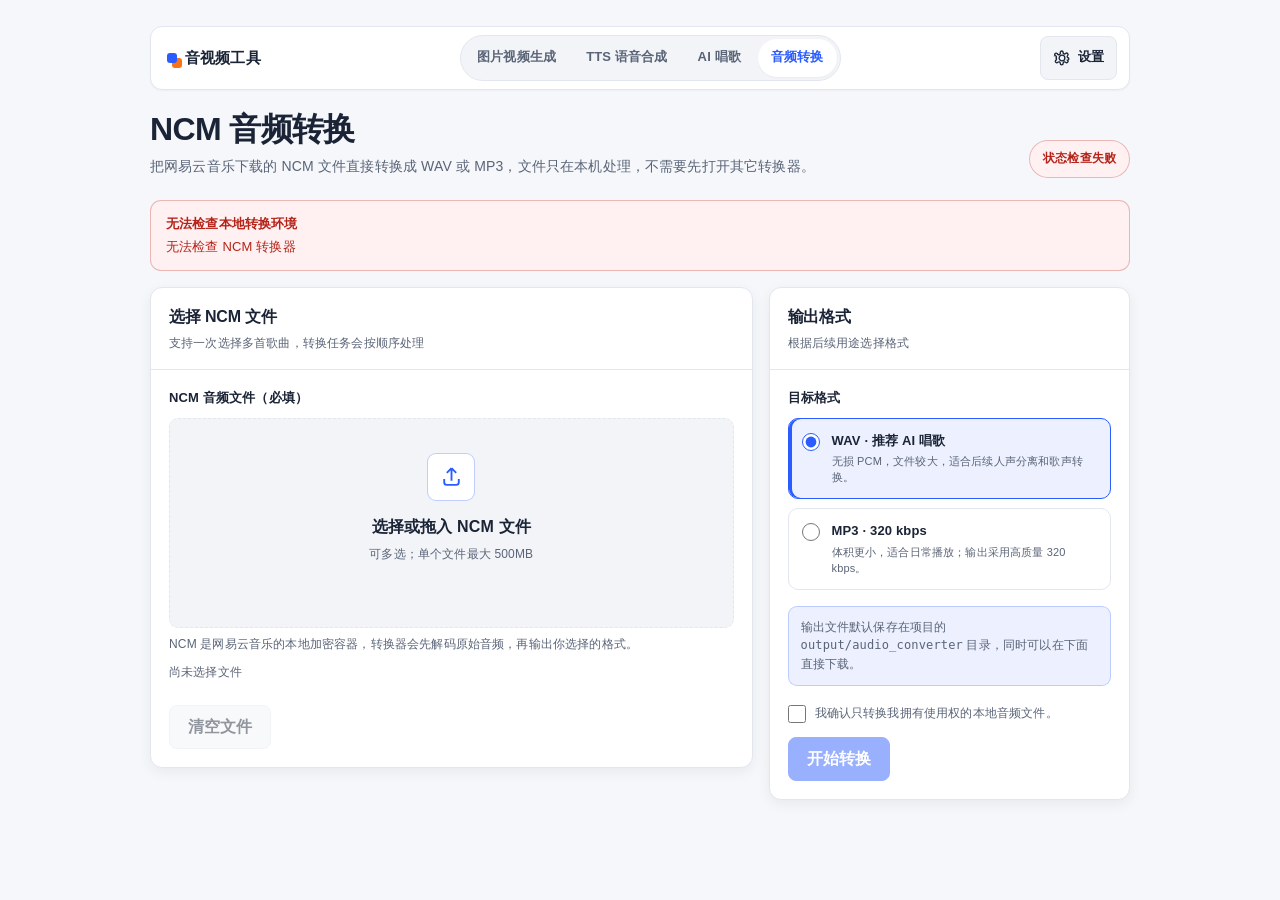
==== static/audio_converter.html @ e21a3d94 "chore: snapshot local WIP (NCM converter, singing voice, meeting audio scripts)" ====
<!DOCTYPE html>
<html lang="zh-CN">
<head>
    <meta charset="UTF-8">
    <meta name="viewport" content="width=device-width, initial-scale=1.0">
    <title>NCM 音频转换 - 音视频工具</title>
    <script>
        (function () {
            const key = 'toolbox-color-theme';
            let saved = null;
            try { saved = localStorage.getItem(key); } catch (e) {}
            const preferred = window.matchMedia && window.matchMedia('(prefers-color-scheme: dark)').matches ? 'dark' : 'light';
            document.documentElement.dataset.theme = saved === 'dark' || saved === 'light' ? saved : preferred;
        }());
    </script>
    <style>
        * { box-sizing: border-box; margin: 0; padding: 0; }
        :root {
            --bg: #f5f7fb;
            --panel: #ffffff;
            --soft: #f2f4f8;
            --line: #e2e7ef;
            --text: #1b2436;
            --muted: #5a6477;
            --accent: #2b5cff;
            --accent-dark: #1e47d6;
            --accent-soft: #eaf1ff;
            --accent-rgb: 43, 92, 255;
            --focus-ring: rgba(43, 92, 255, .18);
            --on-accent: #ffffff;
            --success: #15803d;
            --success-soft: #ecfdf3;
            --warning: #92400e;
            --warning-soft: #fff7e8;
            --danger: #b42318;
            --danger-soft: #fff1f2;
            --shadow-sm: 0 1px 2px rgba(15, 20, 25, .04);
            --shadow: 0 4px 14px rgba(15, 20, 25, .06);
            --radius: 12px;
            --radius-sm: 8px;
            --radius-pill: 999px;
            --brand-warm: #f97316;
        }
        html[data-theme="dark"] {
            color-scheme: dark;
            --bg: #090e1a;
            --panel: #111827;
            --soft: #182235;
            --line: #28364d;
            --text: #edf2ff;
            --muted: #9ba9bf;
            --accent: #7c9cff;
            --accent-dark: #a9bcff;
            --accent-soft: #1a2948;
            --accent-rgb: 124, 156, 255;
            --focus-ring: rgba(124, 156, 255, .28);
            --on-accent: #081225;
            --success: #4ade80;
            --success-soft: #123322;
            --warning: #fbbf24;
            --warning-soft: #3a2a12;
            --danger: #fb7185;
            --danger-soft: #351a22;
            --shadow-sm: 0 1px 2px rgba(0, 0, 0, .18);
            --shadow: 0 4px 14px rgba(0, 0, 0, .18);
            --brand-warm: #fb923c;
        }
        html { color-scheme: light; }
        body {
            min-height: 100vh;
            padding: clamp(16px, 2vw, 28px);
            background: var(--bg);
            color: var(--text);
            font-family: "Source Han Sans CN", "PingFang SC", "Microsoft YaHei", "Segoe UI", sans-serif;
            line-height: 1.6;
            letter-spacing: .01em;
            -webkit-font-smoothing: antialiased;
            text-rendering: optimizeLegibility;
        }
        button, input, select { font: inherit; }
        fieldset { min-inline-size: 0; margin: 0; padding: 0; border: 0; }
        a { color: var(--accent-dark); }
        .app { max-width: 980px; margin: 0 auto; }
        .sr-only {
            position: absolute; width: 1px; height: 1px; padding: 0; margin: -1px;
            overflow: hidden; clip: rect(0, 0, 0, 0); white-space: nowrap; border: 0;
        }
        :is(button, a, input, select, [role="button"]):focus-visible {
            outline: 3px solid var(--focus-ring); outline-offset: 3px;
        }
        .mainnav {
            position: sticky; top: 12px; z-index: 20;
            display: flex; align-items: center; justify-content: space-between; gap: 16px;
            min-height: 60px; margin-bottom: 20px; padding: 8px 12px 8px 16px;
            background: var(--panel); border: 1px solid var(--line); border-radius: var(--radius);
            box-shadow: var(--shadow-sm);
        }
        .nav-brand {
            display: inline-flex; align-items: center; gap: 8px; color: var(--text);
            font-size: 15px; font-weight: 800; text-decoration: none; white-space: nowrap;
        }
        .nav-brand::before {
            content: ""; width: 10px; height: 10px; flex: 0 0 auto; border-radius: 3px;
            background: var(--accent); box-shadow: 5px 5px 0 var(--brand-warm);
        }
        .nav-links {
            display: flex; gap: 4px; padding: 3px; background: var(--soft);
            border: 1px solid var(--line); border-radius: var(--radius-pill);
        }
        .nav-link {
            display: inline-flex; align-items: center; min-height: 38px; padding: 7px 13px;
            border-radius: var(--radius-pill); color: var(--muted); font-size: 13px;
            font-weight: 700; text-decoration: none; white-space: nowrap;
            transition: color .18s ease, background .18s ease, box-shadow .18s ease;
        }
        .nav-link:hover { color: var(--text); }
        .nav-link.active { background: var(--panel); color: var(--accent-dark); box-shadow: var(--shadow-sm); }
        .settings-toggle {
            display: inline-flex; align-items: center; justify-content: center; gap: 7px;
            min-width: 76px; min-height: 44px; padding: 0 12px; border: 1px solid var(--line);
            border-radius: var(--radius-sm); background: var(--soft); color: var(--text);
            cursor: pointer; font-size: 13px; font-weight: 800;
            transition: background .18s ease, border-color .18s ease, box-shadow .18s ease;
        }
        .settings-toggle:hover, .settings-toggle[aria-expanded="true"] {
            border-color: var(--accent); background: var(--accent-soft); color: var(--accent-dark);
        }
        .settings-toggle svg { width: 18px; height: 18px; }
        .settings-popover {
            position: absolute; top: calc(100% + 10px); right: 0; z-index: 60;
            width: min(320px, calc(100vw - 32px)); padding: 16px; border: 1px solid var(--line);
            border-radius: 11px; background: var(--panel); box-shadow: 0 14px 34px rgba(15, 20, 25, .16);
        }
        .settings-popover[hidden] { display: none; }
        .settings-head { display: flex; align-items: flex-start; justify-content: space-between; gap: 14px; padding-bottom: 13px; border-bottom: 1px solid var(--line); }
        .settings-title { color: var(--text); font-size: 15px; font-weight: 800; }
        .settings-subtitle { margin-top: 3px; color: var(--muted); font-size: 11px; line-height: 1.45; }
        .settings-close { display: inline-grid; place-items: center; width: 36px; height: 36px; border: 1px solid var(--line); border-radius: 8px; background: var(--soft); color: var(--muted); cursor: pointer; }
        .settings-close svg { width: 17px; height: 17px; }
        .settings-section { padding-top: 15px; }
        .settings-section-title { margin-bottom: 10px; color: var(--text); font-size: 12px; font-weight: 800; }
        .theme-mode-options { display: grid; grid-template-columns: 1fr 1fr; gap: 8px; }
        .theme-mode-option, .theme-swatch {
            display: flex; align-items: center; gap: 8px; min-height: 44px; padding: 0 10px;
            border: 1px solid var(--line); border-radius: 8px; background: var(--panel); color: var(--muted);
            cursor: pointer; font-size: 12px; font-weight: 700;
        }
        .theme-mode-option:hover, .theme-swatch:hover, .theme-mode-option:has(input:checked), .theme-swatch[aria-pressed="true"] { border-color: var(--accent); background: var(--accent-soft); color: var(--accent-dark); }
        .theme-mode-option input { width: 16px; height: 16px; accent-color: var(--accent); }
        .theme-presets { display: grid; grid-template-columns: repeat(4, 1fr); gap: 7px; }
        .theme-swatch { justify-content: center; min-height: 38px; padding: 0 5px; font-size: 11px; }
        .theme-swatch-dot { width: 12px; height: 12px; flex: 0 0 auto; border-radius: 50%; background: var(--swatch); box-shadow: inset 0 0 0 1px rgba(0,0,0,.12); }
        .settings-note { margin-top: 11px; color: var(--muted); font-size: 11px; }

        .hero { display: flex; align-items: flex-end; justify-content: space-between; gap: 24px; margin-bottom: 22px; }
        h1 { font-size: clamp(24px, 2.6vw, 32px); line-height: 1.2; letter-spacing: -.02em; font-weight: 800; }
        .hero p { max-width: 700px; margin-top: 8px; color: var(--muted); font-size: 14px; line-height: 1.55; }
        .status-badge { flex: 0 0 auto; padding: 8px 13px; border: 1px solid var(--line); border-radius: var(--radius-pill); background: var(--soft); color: var(--muted); font-size: 12px; font-weight: 800; }
        .status-badge.ready { border-color: rgba(var(--accent-rgb), .35); background: var(--accent-soft); color: var(--accent-dark); }
        .status-badge.error { border-color: rgba(180, 35, 24, .28); background: var(--danger-soft); color: var(--danger); }
        .notice { margin-bottom: 16px; padding: 13px 15px; border: 1px solid var(--line); border-radius: 11px; background: var(--panel); color: var(--muted); font-size: 13px; line-height: 1.55; }
        .notice strong { display: block; margin-bottom: 3px; color: var(--text); }
        .notice.error { border-color: rgba(180, 35, 24, .28); background: var(--danger-soft); color: var(--danger); }
        .notice.error strong { color: var(--danger); }
        .notice a { font-weight: 800; }
        .workspace { display: grid; grid-template-columns: minmax(0, 1.25fr) minmax(260px, .75fr); gap: 16px; align-items: start; }
        .panel { overflow: hidden; margin-bottom: 16px; border: 1px solid var(--line); border-radius: var(--radius); background: var(--panel); box-shadow: var(--shadow); }
        .panel-head { display: flex; align-items: flex-start; justify-content: space-between; gap: 12px; padding: 16px 18px; border-bottom: 1px solid var(--line); }
        .panel-title { font-size: 16px; font-weight: 800; letter-spacing: -.01em; }
        .panel-subtitle { margin-top: 4px; color: var(--muted); font-size: 12px; }
        .panel-body { padding: 18px; }
        .field-label { display: block; margin-bottom: 9px; color: var(--text); font-size: 13px; font-weight: 800; }
        .hint { margin-top: 7px; color: var(--muted); font-size: 12px; line-height: 1.55; }
        .dropzone {
            display: block; min-height: 210px; padding: 34px 20px; border: 1.5px dashed var(--line);
            border-radius: 9px; background: var(--soft); color: var(--muted); text-align: center; cursor: pointer;
            transition: border-color .18s ease, background .18s ease, box-shadow .18s ease;
        }
        .dropzone:hover, .dropzone.dragover { border-color: var(--accent); background: var(--accent-soft); box-shadow: 0 0 0 4px var(--focus-ring); }
        .drop-icon { display: grid; place-items: center; width: 48px; height: 48px; margin: 0 auto 13px; border: 1px solid rgba(var(--accent-rgb), .3); border-radius: 9px; background: var(--panel); color: var(--accent-dark); }
        .drop-icon svg { width: 25px; height: 25px; }
        .dropzone strong { display: block; color: var(--text); font-size: 16px; }
        .dropzone span { display: block; margin-top: 6px; font-size: 12px; }
        .file-list { display: grid; gap: 8px; margin-top: 14px; }
        .file-list:empty { display: none; }
        .file-row { display: grid; grid-template-columns: minmax(0, 1fr) auto; gap: 10px; align-items: center; min-height: 54px; padding: 9px 11px; border: 1px solid var(--line); border-radius: 9px; background: var(--soft); }
        .file-copy { min-width: 0; }
        .file-name { overflow-wrap: anywhere; color: var(--text); font-size: 13px; font-weight: 700; }
        .file-size { margin-top: 2px; color: var(--muted); font-size: 11px; }
        .remove-file { min-height: 40px; padding: 0 11px; border: 1px solid var(--line); border-radius: 7px; background: var(--panel); color: var(--muted); cursor: pointer; font-size: 12px; font-weight: 700; }
        .remove-file:hover { border-color: var(--danger); color: var(--danger); }
        .file-summary { min-height: 22px; margin-top: 10px; color: var(--muted); font-size: 12px; }
        .format-options { display: grid; gap: 9px; }
        .format-option { display: grid; grid-template-columns: 20px minmax(0, 1fr); gap: 10px; align-items: start; min-height: 70px; padding: 12px 13px; border: 1px solid var(--line); border-radius: 10px; background: var(--panel); cursor: pointer; transition: border-color .18s ease, background .18s ease; }
        .format-option:hover { border-color: var(--accent); }
        .format-option:has(input:checked) { border-color: var(--accent); background: var(--accent-soft); box-shadow: inset 3px 0 0 var(--accent); }
        .format-option input { width: 18px; height: 18px; margin-top: 2px; accent-color: var(--accent); }
        .format-option strong { display: block; color: var(--text); font-size: 13px; }
        .format-option small { display: block; margin-top: 3px; color: var(--muted); font-size: 11px; line-height: 1.45; }
        .local-note { margin-top: 16px; padding: 11px 12px; border: 1px solid rgba(var(--accent-rgb), .24); border-radius: 9px; background: var(--accent-soft); color: var(--muted); font-size: 12px; line-height: 1.55; }
        .consent { display: flex; align-items: flex-start; gap: 9px; margin-top: 18px; color: var(--muted); font-size: 12px; }
        .consent input { width: 18px; height: 18px; flex: 0 0 auto; margin-top: 1px; accent-color: var(--accent); }
        .consent + button.primary { margin-top: 14px; }
        .actions { display: flex; gap: 10px; flex-wrap: wrap; margin-top: 20px; }
        button.primary, button.secondary, .download-link { display: inline-flex; align-items: center; justify-content: center; min-height: 44px; padding: 0 18px; border-radius: 8px; font-weight: 800; cursor: pointer; text-decoration: none; transition: background .18s ease, border-color .18s ease, color .18s ease, box-shadow .18s ease, transform .18s ease; }
        button.primary { border: 1px solid var(--accent); background: var(--accent); color: var(--on-accent); }
        button.primary:hover:not(:disabled) { border-color: var(--accent-dark); background: var(--accent-dark); }
        button.secondary { border: 1px solid var(--line); background: var(--soft); color: var(--text); }
        button.secondary:hover:not(:disabled) { border-color: var(--accent); background: var(--panel); color: var(--accent-dark); }
        button:disabled { cursor: not-allowed; opacity: .48; box-shadow: none; transform: none; }
        .error-box, .success-box { display: none; margin-top: 14px; padding: 12px 14px; border-radius: 10px; font-size: 13px; }
        .error-box { background: var(--danger-soft); color: var(--danger); }
        .success-box { background: var(--success-soft); color: var(--success); }
        .error-box.active, .success-box.active { display: block; }
        .progress-card { display: none; margin-bottom: 16px; padding: 15px; border: 1px solid var(--line); border-radius: 11px; background: var(--panel); box-shadow: var(--shadow); }
        .progress-card.active { display: block; }
        .progress-top { display: flex; align-items: center; gap: 10px; margin-bottom: 11px; }
        .spinner { display: none; width: 25px; height: 25px; flex: 0 0 auto; border: 3px solid var(--line); border-top-color: var(--accent); border-right-color: rgba(var(--accent-rgb), .34); border-radius: 50%; animation: converter-spinner .72s linear infinite; transform-origin: 50% 50%; will-change: transform; }
        .spinner.active { display: inline-block; }
        @keyframes converter-spinner { to { transform: rotate(360deg); } }
        .progress-title { font-size: 13px; font-weight: 800; }
        .progress-sub { margin-top: 2px; color: var(--muted); font-size: 12px; font-variant-numeric: tabular-nums; }
        .bar { height: 8px; overflow: hidden; margin-bottom: 8px; border-radius: 4px; background: var(--line); }
        .bar-fill { width: 0; height: 100%; background: var(--accent); transition: width .25s ease; }
        .progress-card.indeterminate .bar-fill { background-image: linear-gradient(90deg, var(--accent) 0%, var(--accent) 34%, var(--accent-dark) 50%, var(--accent) 66%, var(--accent) 100%); background-size: 220% 100%; animation: progress-flow 1.15s linear infinite; }
        @keyframes progress-flow { from { background-position: 100% 0; } to { background-position: -120% 0; } }
        .progress-message { color: var(--muted); font-size: 12px; }
        .result-panel { display: none; }
        .result-panel.active { display: block; }
        .result-summary { color: var(--muted); font-size: 12px; }
        .result-list { display: grid; gap: 10px; }
        .result-item { padding: 13px; border: 1px solid var(--line); border-radius: 10px; background: var(--soft); }
        .result-item.failed { border-color: rgba(180, 35, 24, .26); background: var(--danger-soft); }
        .result-head { display: flex; justify-content: space-between; gap: 12px; align-items: flex-start; }
        .result-title { overflow-wrap: anywhere; color: var(--text); font-size: 13px; font-weight: 800; }
        .result-meta { margin-top: 3px; color: var(--muted); font-size: 11px; overflow-wrap: anywhere; }
        .result-error { margin-top: 5px; color: var(--danger); font-size: 12px; }
        .result-item audio { width: 100%; height: 38px; margin-top: 9px; }
        .download-link { margin-top: 10px; border: 1px solid var(--accent); background: var(--accent); color: var(--on-accent); }
        .download-link:hover { border-color: var(--accent-dark); background: var(--accent-dark); }
        .archive-link { margin-top: 13px; }
        .empty { padding: 13px; border: 1px dashed var(--line); border-radius: 10px; color: var(--muted); font-size: 12px; }
        @media (max-width: 820px) { .workspace { grid-template-columns: 1fr; } }
        @media (max-width: 650px) {
            body { padding: 14px; }
            .mainnav { top: 8px; margin-bottom: 22px; padding: 10px 12px; flex-wrap: wrap; }
            .nav-links { order: 3; width: 100%; justify-content: center; overflow-x: auto; border-radius: 11px; }
            .nav-link { flex: 1 0 auto; justify-content: center; padding-inline: 10px; }
            .settings-toggle { margin-left: auto; }
            .settings-popover { position: fixed; top: 72px; right: 14px; left: 14px; width: auto; max-height: calc(100vh - 86px); overflow: auto; }
            .hero { align-items: flex-start; flex-direction: column; gap: 12px; }
            .status-badge { align-self: flex-start; }
            .panel-head, .panel-body { padding: 16px; }
            .actions { display: grid; grid-template-columns: 1fr 1fr; }
            .actions > * { min-width: 0; padding-inline: 10px; }
        }
        @media (max-width: 390px) {
            body { padding: 10px; }
            .nav-link { font-size: 12px; padding-inline: 8px; }
            .dropzone { min-height: 185px; padding-inline: 14px; }
            .actions { grid-template-columns: 1fr; }
            .theme-presets { grid-template-columns: repeat(2, 1fr); }
        }
        @media (prefers-reduced-motion: reduce) {
            *, *::before, *::after { scroll-behavior: auto !important; transition-duration: .01ms !important; animation-duration: .01ms !important; animation-iteration-count: 1 !important; }
            /* The spinner is essential progress feedback; keep it slow and continuous. */
            .spinner { animation: converter-spinner 1.2s linear infinite !important; }
        }
    </style>
</head>
<body>
    <main class="app" id="mainContent" tabindex="-1">
        <nav class="mainnav" aria-label="主导航">
            <a class="nav-brand" href="/">音视频工具</a>
            <div class="nav-links">
                <a class="nav-link" href="/">图片视频生成</a>
                <a class="nav-link" href="/tts">TTS 语音合成</a>
                <a class="nav-link" href="/singing">AI 唱歌</a>
                <a class="nav-link active" href="/audio-converter" aria-current="page">音频转换</a>
            </div>
            <button class="settings-toggle" id="settingsToggle" type="button" aria-label="打开界面设置" aria-expanded="false" aria-controls="settingsPanel" title="界面设置">
                <svg aria-hidden="true" viewBox="0 0 24 24" fill="none" stroke="currentColor" stroke-width="1.8"><path d="M12 8.2a3.8 3.8 0 1 0 0 7.6 3.8 3.8 0 0 0 0-7.6Z"/><path d="m19.4 15 .1.1a1.9 1.9 0 0 1-2.7 2.7l-.1-.1a1.9 1.9 0 0 0-3.2 1.3v.2a1.9 1.9 0 0 1-3.8 0V19a1.9 1.9 0 0 0-3.2-1.3l-.1.1a1.9 1.9 0 1 1-2.7-2.7l.1-.1A1.9 1.9 0 0 0 4.1 12a1.9 1.9 0 0 0-1.3-3.2l.1-.1a1.9 1.9 0 0 1 2.7-2.7l.1.1A1.9 1.9 0 0 0 9.7 4.8v-.2a1.9 1.9 0 0 1 3.8 0v.2a1.9 1.9 0 0 0 3.2 1.3l.1-.1a1.9 1.9 0 0 1 2.7 2.7l-.1.1A1.9 1.9 0 0 0 20.7 12a1.9 1.9 0 0 1-1.3 3Z"/></svg>
                <span>设置</span>
            </button>
            <section class="settings-popover" id="settingsPanel" role="dialog" aria-modal="false" aria-labelledby="settingsTitle" hidden>
                <div class="settings-head">
                    <div><div class="settings-title" id="settingsTitle">界面设置</div><div class="settings-subtitle">与其它页面共享主题设置</div></div>
                    <button class="settings-close" id="settingsClose" type="button" aria-label="关闭界面设置" title="关闭"><svg aria-hidden="true" viewBox="0 0 24 24" fill="none" stroke="currentColor" stroke-width="2"><path d="m6 6 12 12M18 6 6 18"/></svg></button>
                </div>
                <div class="settings-section">
                    <div class="settings-section-title">界面明暗</div>
                    <div class="theme-mode-options" role="radiogroup" aria-label="界面明暗模式">
                        <label class="theme-mode-option"><input type="radio" name="themeMode" value="light"><span>浅色模式</span></label>
                        <label class="theme-mode-option"><input type="radio" name="themeMode" value="dark"><span>深色模式</span></label>
                    </div>
                </div>
                <div class="settings-section">
                    <div class="settings-section-title">主题颜色</div>
                    <div class="theme-presets" role="group" aria-label="预设主题颜色">
                        <button class="theme-swatch" type="button" data-theme-color="#2b5cff" aria-label="蓝色主题" aria-pressed="false"><span class="theme-swatch-dot" style="--swatch:#2b5cff"></span>蓝色</button>
                        <button class="theme-swatch" type="button" data-theme-color="#7c3aed" aria-label="紫色主题" aria-pressed="false"><span class="theme-swatch-dot" style="--swatch:#7c3aed"></span>紫色</button>
                        <button class="theme-swatch" type="button" data-theme-color="#0d9488" aria-label="青色主题" aria-pressed="false"><span class="theme-swatch-dot" style="--swatch:#0d9488"></span>青色</button>
                        <button class="theme-swatch" type="button" data-theme-color="#ea580c" aria-label="橙色主题" aria-pressed="false"><span class="theme-swatch-dot" style="--swatch:#ea580c"></span>橙色</button>
                    </div>
                    <div class="settings-note">设置会保存在当前浏览器，并在其它页面同步使用。</div>
                </div>
            </section>
        </nav>

        <header class="hero">
            <div>
                <h1>NCM 音频转换</h1>
                <p>把网易云音乐下载的 NCM 文件直接转换成 WAV 或 MP3，文件只在本机处理，不需要先打开其它转换器。</p>
            </div>
            <div class="status-badge" id="converterBadge" role="status" aria-live="polite">正在检查转换器…</div>
        </header>

        <section class="notice" id="readinessNotice" role="status" aria-live="polite">
            <strong id="readinessTitle">正在检查本地转换环境</strong>
            <span id="readinessText">请稍候…</span>
        </section>

        <div class="workspace">
            <section class="panel">
                <div class="panel-head"><div><div class="panel-title">选择 NCM 文件</div><div class="panel-subtitle">支持一次选择多首歌曲，转换任务会按顺序处理</div></div></div>
                <div class="panel-body">
                    <label class="field-label" for="fileInput">NCM 音频文件（必填）</label>
                    <input id="fileInput" type="file" accept=".ncm,audio/x-ncm" multiple hidden>
                    <div class="dropzone" id="dropzone" role="button" tabindex="0" aria-controls="fileInput" aria-describedby="fileHint">
                        <div class="drop-icon" aria-hidden="true"><svg viewBox="0 0 24 24" fill="none" stroke="currentColor" stroke-width="1.8"><path d="M12 16V4m0 0L7.5 8.5M12 4l4.5 4.5"/><path d="M5 14.5v3A2.5 2.5 0 0 0 7.5 20h9a2.5 2.5 0 0 0 2.5-2.5v-3"/></svg></div>
                        <strong>选择或拖入 NCM 文件</strong>
                        <span>可多选；单个文件最大 500MB</span>
                    </div>
                    <div class="hint" id="fileHint">NCM 是网易云音乐的本地加密容器，转换器会先解码原始音频，再输出你选择的格式。</div>
                    <div class="file-list" id="fileList" aria-live="polite"></div>
                    <div class="file-summary" id="fileSummary">尚未选择文件</div>
                    <div class="actions"><button class="secondary" id="clearBtn" type="button" disabled>清空文件</button></div>
                </div>
            </section>

            <section class="panel">
                <div class="panel-head"><div><div class="panel-title">输出格式</div><div class="panel-subtitle">根据后续用途选择格式</div></div></div>
                <div class="panel-body">
                    <fieldset>
                        <legend class="field-label">目标格式</legend>
                        <div class="format-options">
                            <label class="format-option"><input type="radio" name="outputFormat" value="wav" checked><span><strong>WAV · 推荐 AI 唱歌</strong><small>无损 PCM，文件较大，适合后续人声分离和歌声转换。</small></span></label>
                            <label class="format-option"><input type="radio" name="outputFormat" value="mp3"><span><strong>MP3 · 320 kbps</strong><small>体积更小，适合日常播放；输出采用高质量 320 kbps。</small></span></label>
                        </div>
                    </fieldset>
                    <div class="local-note">输出文件默认保存在项目的 <code>output/audio_converter</code> 目录，同时可以在下面直接下载。</div>
                    <label class="consent"><input id="consentInput" type="checkbox"><span>我确认只转换我拥有使用权的本地音频文件。</span></label>
                    <button class="primary" id="convertBtn" type="button" disabled>开始转换</button>
                    <div class="error-box" id="errorBox" role="alert" aria-live="assertive"></div>
                    <div class="success-box" id="successBox" role="status" aria-live="polite"></div>
                </div>
            </section>
        </div>

        <section class="progress-card" id="progressCard" aria-live="polite" aria-busy="false">
            <div class="progress-top"><span class="spinner" id="spinner" aria-hidden="true"></span><div><div class="progress-title" id="progressTitle">准备转换</div><div class="progress-sub" id="progressSub">已用时 0 秒</div></div></div>
            <div class="bar"><div class="bar-fill" id="progressFill"></div></div>
            <div class="progress-message" id="progressMessage">提交中…</div>
        </section>

        <section class="panel result-panel" id="resultPanel" aria-labelledby="resultTitle">
            <div class="panel-head"><div><div class="panel-title" id="resultTitle">转换结果</div><div class="panel-subtitle" id="resultSummary"></div></div></div>
            <div class="panel-body"><div class="result-list" id="resultList"></div><a class="download-link archive-link" id="archiveLink" hidden download>下载全部结果（ZIP）</a></div>
        </section>
    </main>

    <script>
        (function () {
            'use strict';
            const API_BASE = '/api';
            const $ = (id) => document.getElementById(id);
            const state = { files: [], ready: false, maxBytes: 500 * 1024 * 1024, maxFiles: 20, maxTotalBytes: 1024 * 1024 * 1024, generating: false };
            const fileInput = $('fileInput');
            const dropzone = $('dropzone');
            const fileList = $('fileList');
            const fileSummary = $('fileSummary');
            const clearBtn = $('clearBtn');
            const consentInput = $('consentInput');
            const convertBtn = $('convertBtn');
            const errorBox = $('errorBox');
            const successBox = $('successBox');
            const readinessNotice = $('readinessNotice');
            const readinessTitle = $('readinessTitle');
            const readinessText = $('readinessText');
            const converterBadge = $('converterBadge');
            const progressCard = $('progressCard');
            const spinner = $('spinner');
            const progressTitle = $('progressTitle');
            const progressSub = $('progressSub');
            const progressFill = $('progressFill');
            const progressMessage = $('progressMessage');
            const resultPanel = $('resultPanel');
            const resultSummary = $('resultSummary');
            const resultList = $('resultList');
            const archiveLink = $('archiveLink');
            const settingsToggle = $('settingsToggle');
            const settingsPanel = $('settingsPanel');
            const settingsClose = $('settingsClose');
            const themeModeInputs = Array.from(document.querySelectorAll('input[name="themeMode"]'));
            const themeSwatches = Array.from(document.querySelectorAll('.theme-swatch'));
            const THEME_KEY = 'toolbox-color-theme';
            const ACCENT_KEY = 'toolbox-accent-color';
            const DEFAULT_ACCENT = '#2b5cff';
            let progressStartedAt = 0;
            let progressTimer = null;
            let spinnerFrame = 0;

            function escapeHtml(value) {
                return String(value == null ? '' : value).replace(/&/g, '&amp;').replace(/</g, '&lt;').replace(/>/g, '&gt;').replace(/"/g, '&quot;').replace(/'/g, '&#39;');
            }
            function normalizeHex(value) { const match = String(value || '').trim().match(/^#?([0-9a-f]{6})$/i); return match ? `#${match[1].toLowerCase()}` : ''; }
            function hexToRgb(value) { const hex = normalizeHex(value).slice(1); return hex ? { r: parseInt(hex.slice(0, 2), 16), g: parseInt(hex.slice(2, 4), 16), b: parseInt(hex.slice(4, 6), 16) } : null; }
            function rgbToCss(rgb) { return `${rgb.r}, ${rgb.g}, ${rgb.b}`; }
            function applyAccent(value, persist = true) {
                const hex = normalizeHex(value) || DEFAULT_ACCENT;
                const rgb = hexToRgb(hex);
                document.documentElement.style.setProperty('--accent', hex);
                document.documentElement.style.setProperty('--accent-dark', hex);
                document.documentElement.style.setProperty('--accent-soft', document.documentElement.dataset.theme === 'dark' ? `rgba(${rgbToCss(rgb)}, .17)` : `rgba(${rgbToCss(rgb)}, .09)`);
                document.documentElement.style.setProperty('--accent-rgb', rgbToCss(rgb));
                document.documentElement.style.setProperty('--focus-ring', `rgba(${rgbToCss(rgb)}, .22)`);
                document.documentElement.style.setProperty('--on-accent', '#ffffff');
                themeSwatches.forEach((item) => item.setAttribute('aria-pressed', String(normalizeHex(item.dataset.themeColor) === hex)));
                if (persist) { try { localStorage.setItem(ACCENT_KEY, hex); } catch (e) {} }
            }
            function syncThemeMode() { const mode = document.documentElement.dataset.theme === 'dark' ? 'dark' : 'light'; themeModeInputs.forEach((input) => { input.checked = input.value === mode; }); }
            function setTheme(mode) { document.documentElement.dataset.theme = mode === 'dark' ? 'dark' : 'light'; try { localStorage.setItem(THEME_KEY, document.documentElement.dataset.theme); } catch (e) {} syncThemeMode(); applyAccent(currentAccent, false); }
            let currentAccent = DEFAULT_ACCENT;
            function openSettings() { settingsPanel.hidden = false; settingsToggle.setAttribute('aria-expanded', 'true'); settingsClose.focus(); }
            function closeSettings(returnFocus = false) { settingsPanel.hidden = true; settingsToggle.setAttribute('aria-expanded', 'false'); if (returnFocus) settingsToggle.focus(); }
            function setupSettings() {
                try { currentAccent = localStorage.getItem(ACCENT_KEY) || DEFAULT_ACCENT; } catch (e) {}
                syncThemeMode(); applyAccent(currentAccent, false);
                settingsToggle.addEventListener('click', () => settingsPanel.hidden ? openSettings() : closeSettings());
                settingsClose.addEventListener('click', () => closeSettings(true));
                themeModeInputs.forEach((input) => input.addEventListener('change', () => { if (input.checked) setTheme(input.value); }));
                themeSwatches.forEach((item) => item.addEventListener('click', () => { currentAccent = item.dataset.themeColor; applyAccent(currentAccent); }));
                document.addEventListener('click', (event) => { if (!settingsPanel.hidden && !settingsPanel.contains(event.target) && !settingsToggle.contains(event.target)) closeSettings(); });
                document.addEventListener('keydown', (event) => { if (event.key === 'Escape' && !settingsPanel.hidden) closeSettings(true); });
            }
            function formatBytes(bytes) { const value = Number(bytes) || 0; if (value < 1024 * 1024) return `${Math.max(1, Math.round(value / 1024))} KB`; return `${(value / 1024 / 1024).toFixed(1)} MB`; }
            function formatTime(seconds) { const value = Math.max(0, Math.round(Number(seconds) || 0)); if (value < 60) return `${value} 秒`; return `${Math.floor(value / 60)} 分 ${value % 60} 秒`; }
            function readJson(response) { return response.json().catch(() => ({})); }
            function showError(message) { errorBox.textContent = message || '操作失败'; errorBox.classList.add('active'); successBox.classList.remove('active'); }
            function clearError() { errorBox.textContent = ''; errorBox.classList.remove('active'); }
            function showSuccess(message) { successBox.textContent = message || ''; successBox.classList.add('active'); window.setTimeout(() => successBox.classList.remove('active'), 4500); }
            function updateAvailability() { convertBtn.disabled = state.generating || !state.ready || !state.files.length || !consentInput.checked; clearBtn.disabled = state.generating || !state.files.length; }
            function renderFiles() {
                fileList.innerHTML = state.files.map((file, index) => `<div class="file-row"><div class="file-copy"><div class="file-name">${escapeHtml(file.name)}</div><div class="file-size">${formatBytes(file.size)}</div></div><button class="remove-file" type="button" data-index="${index}" aria-label="移除 ${escapeHtml(file.name)}">移除</button></div>`).join('');
                const total = state.files.reduce((sum, file) => sum + file.size, 0);
                fileSummary.textContent = state.files.length ? `已选择 ${state.files.length}/${state.maxFiles} 个文件 · ${formatBytes(total)} / ${formatBytes(state.maxTotalBytes)}` : '尚未选择文件';
                clearBtn.disabled = state.generating || !state.files.length;
            }
            function addFiles(fileCollection) {
                const incoming = Array.from(fileCollection || []);
                const errors = [];
                let total = state.files.reduce((sum, file) => sum + file.size, 0);
                for (const file of incoming) {
                    const extension = String(file.name || '').split('.').pop().toLowerCase();
                    if (extension !== 'ncm') { errors.push(`${file.name}：仅支持 .ncm 文件`); continue; }
                    if (state.files.length >= state.maxFiles) { errors.push(`最多选择 ${state.maxFiles} 个文件`); break; }
                    if (file.size <= 0) { errors.push(`${file.name}：文件为空`); continue; }
                    if (file.size > state.maxBytes) { errors.push(`${file.name}：超过 ${formatBytes(state.maxBytes)} 限制`); continue; }
                    if (state.files.some((item) => item.name === file.name && item.size === file.size)) continue;
                    if (total + file.size > state.maxTotalBytes) { errors.push(`本次文件总大小不能超过 ${formatBytes(state.maxTotalBytes)}`); break; }
                    state.files.push(file); total += file.size;
                }
                renderFiles(); updateAvailability();
                if (errors.length) showError(errors.slice(0, 3).join('；'));
                else clearError();
            }
            function clearFiles() { state.files = []; fileInput.value = ''; renderFiles(); clearError(); resultPanel.classList.remove('active'); updateAvailability(); dropzone.focus(); }
            fileList.addEventListener('click', (event) => { const button = event.target.closest('.remove-file'); if (!button) return; state.files.splice(Number(button.dataset.index), 1); renderFiles(); updateAvailability(); clearError(); });
            dropzone.addEventListener('click', () => fileInput.click());
            dropzone.addEventListener('keydown', (event) => { if (event.key === 'Enter' || event.key === ' ') { event.preventDefault(); fileInput.click(); } });
            fileInput.addEventListener('change', () => addFiles(fileInput.files));
            ['dragenter', 'dragover'].forEach((type) => dropzone.addEventListener(type, (event) => { event.preventDefault(); dropzone.classList.add('dragover'); }));
            ['dragleave', 'drop'].forEach((type) => dropzone.addEventListener(type, (event) => { event.preventDefault(); dropzone.classList.remove('dragover'); }));
            dropzone.addEventListener('drop', (event) => addFiles(event.dataTransfer.files));
            clearBtn.addEventListener('click', clearFiles);
            consentInput.addEventListener('change', updateAvailability);

            function startSpinnerMotion() {
                // Keep the animation in CSS so it remains reliable when the main
                // thread is busy and when requestAnimationFrame is throttled.
                spinner.classList.remove('js-motion');
                spinner.style.removeProperty('transform');
            }
            function stopSpinnerMotion() { if (spinnerFrame) window.cancelAnimationFrame(spinnerFrame); spinnerFrame = 0; spinner.classList.remove('js-motion'); spinner.style.transform = ''; }
            function startProgress() { progressStartedAt = Date.now(); progressCard.classList.add('active', 'indeterminate'); progressCard.setAttribute('aria-busy', 'true'); spinner.classList.add('active'); startSpinnerMotion(); progressTitle.textContent = '正在转换 NCM 文件'; progressSub.textContent = '已用时 0 秒'; progressFill.style.width = '3%'; progressMessage.textContent = '正在提交任务…'; progressTimer = window.setInterval(() => { progressSub.textContent = `已用时 ${formatTime((Date.now() - progressStartedAt) / 1000)}`; }, 500); }
            function stopProgress() { if (progressTimer) window.clearInterval(progressTimer); progressTimer = null; stopSpinnerMotion(); spinner.classList.remove('active'); progressCard.setAttribute('aria-busy', 'false'); }
            function failProgress(message) { stopProgress(); progressCard.classList.remove('active', 'indeterminate'); showError(message); }
            async function waitForTask(taskId) {
                while (true) {
                    await new Promise((resolve) => window.setTimeout(resolve, 800));
                    const response = await fetch(`${API_BASE}/status/${encodeURIComponent(taskId)}`);
                    const task = await readJson(response);
                    if (!response.ok) throw new Error(task.error || '读取转换进度失败');
                    const progress = Math.max(0, Math.min(100, Number(task.progress) || 0));
                    progressFill.style.width = `${progress}%`;
                    progressMessage.textContent = `${Math.round(progress)}% · ${task.message || '处理中…'}`;
                    const titles = { queued: '等待开始', prepare: '准备转换器', inspect: '读取歌曲信息', decode: '正在解码 NCM', transcode: '正在输出目标格式', file_completed: '处理下一首歌曲', completed: '转换完成', failed: '转换失败' };
                    progressTitle.textContent = titles[task.stage] || '正在转换 NCM 文件';
                    progressCard.classList.toggle('indeterminate', Boolean(task.indeterminate));
                    if (task.status === 'completed') return task.result || {};
                    if (task.status === 'failed' || task.status === 'cancelled') throw new Error(task.message || '转换失败');
                }
            }
            function renderResults(result) {
                const items = result.items || [];
                resultSummary.textContent = `成功 ${result.success_count || items.filter((item) => item.status === 'completed').length} 个${result.failed_count ? `，失败 ${result.failed_count} 个` : ''} · 输出格式 ${String(result.format || 'wav').toUpperCase()}`;
                resultList.innerHTML = items.map((item) => {
                    if (item.status !== 'completed') return `<article class="result-item failed"><div class="result-title">${escapeHtml(item.source_name)}</div><div class="result-error">${escapeHtml(item.error || '转换失败')}</div></article>`;
                    const meta = [item.artist, item.album].filter(Boolean).join(' · ');
                    return `<article class="result-item"><div class="result-head"><div><div class="result-title">${escapeHtml(item.filename)}</div><div class="result-meta">${escapeHtml(meta || item.source_name)}${item.source_format ? ` · 原格式 ${escapeHtml(item.source_format.toUpperCase())}` : ''}</div></div></div><audio controls preload="none" src="${escapeHtml(item.audio_url)}"></audio><a class="download-link" href="${escapeHtml(item.download_url)}" download="${escapeHtml(item.filename)}">下载 ${escapeHtml(item.filename)}</a></article>`;
                }).join('');
                if (result.zip_url) { archiveLink.href = result.zip_url; archiveLink.hidden = false; archiveLink.textContent = `下载全部结果（${escapeHtml(result.zip_filename || 'ZIP')}）`; } else { archiveLink.hidden = true; archiveLink.removeAttribute('href'); }
                resultPanel.classList.add('active');
            }
            convertBtn.addEventListener('click', async () => {
                if (state.generating) return;
                if (!state.ready) { showError('NCM 转换器还未就绪，请先安装项目依赖。'); return; }
                if (!state.files.length) { showError('请先选择至少一个 NCM 文件。'); dropzone.focus(); return; }
                if (!consentInput.checked) { showError('请确认仅转换你拥有使用权的本地文件。'); consentInput.focus(); return; }
                state.generating = true; updateAvailability(); clearError(); successBox.classList.remove('active'); resultPanel.classList.remove('active'); startProgress();
                try {
                    const form = new FormData();
                    state.files.forEach((file) => form.append('files', file, file.name));
                    form.append('format', document.querySelector('input[name="outputFormat"]:checked').value);
                    form.append('consent', 'true');
                    const response = await fetch(`${API_BASE}/audio-converter/convert`, { method: 'POST', body: form });
                    const submitted = await readJson(response);
                    if (!response.ok) throw new Error(submitted.error || '提交 NCM 转换失败');
                    const result = await waitForTask(submitted.task_id);
                    progressFill.style.width = '100%'; progressMessage.textContent = '转换完成'; stopProgress(); progressCard.classList.remove('active', 'indeterminate'); renderResults(result); showSuccess(`转换完成：成功 ${result.success_count || 0} 个文件`); resultPanel.querySelector('.download-link')?.focus();
                } catch (error) { failProgress(error.message || 'NCM 转换失败'); }
                finally { state.generating = false; updateAvailability(); }
            });
            async function loadStatus() {
                try {
                    const response = await fetch(`${API_BASE}/audio-converter/status`);
                    const data = await readJson(response);
                    if (!response.ok) throw new Error(data.error || '无法检查 NCM 转换器');
                    state.ready = Boolean(data.ready); state.maxBytes = Math.max(1, Number(data.max_upload_mb) || 500) * 1024 * 1024; state.maxFiles = Math.max(1, Number(data.max_files) || 20); state.maxTotalBytes = Math.max(state.maxBytes, (Number(data.max_total_mb) || 1024) * 1024 * 1024);
                    if (state.ready) { converterBadge.textContent = '本机转换已就绪'; converterBadge.className = 'status-badge ready'; readinessNotice.className = 'notice'; readinessTitle.textContent = '可以开始转换'; readinessText.textContent = '文件只在本机处理；WAV 更适合后续 AI 唱歌，MP3 更适合日常播放。'; }
                    else { converterBadge.textContent = '需要安装依赖'; converterBadge.className = 'status-badge error'; readinessNotice.className = 'notice error'; readinessTitle.textContent = 'NCM 转换器暂不可用'; readinessText.innerHTML = `${escapeHtml(data.reason || '缺少本地转换依赖')}。请重启项目，或运行 <code>config\\start.bat</code> 安装依赖。`; }
                } catch (error) { state.ready = false; converterBadge.textContent = '状态检查失败'; converterBadge.className = 'status-badge error'; readinessNotice.className = 'notice error'; readinessTitle.textContent = '无法检查本地转换环境'; readinessText.textContent = error.message || '请确认 Flask 服务正在运行。'; }
                renderFiles(); updateAvailability();
            }
            setupSettings(); loadStatus(); renderFiles();
        }());
    </script>
</body>
</html>
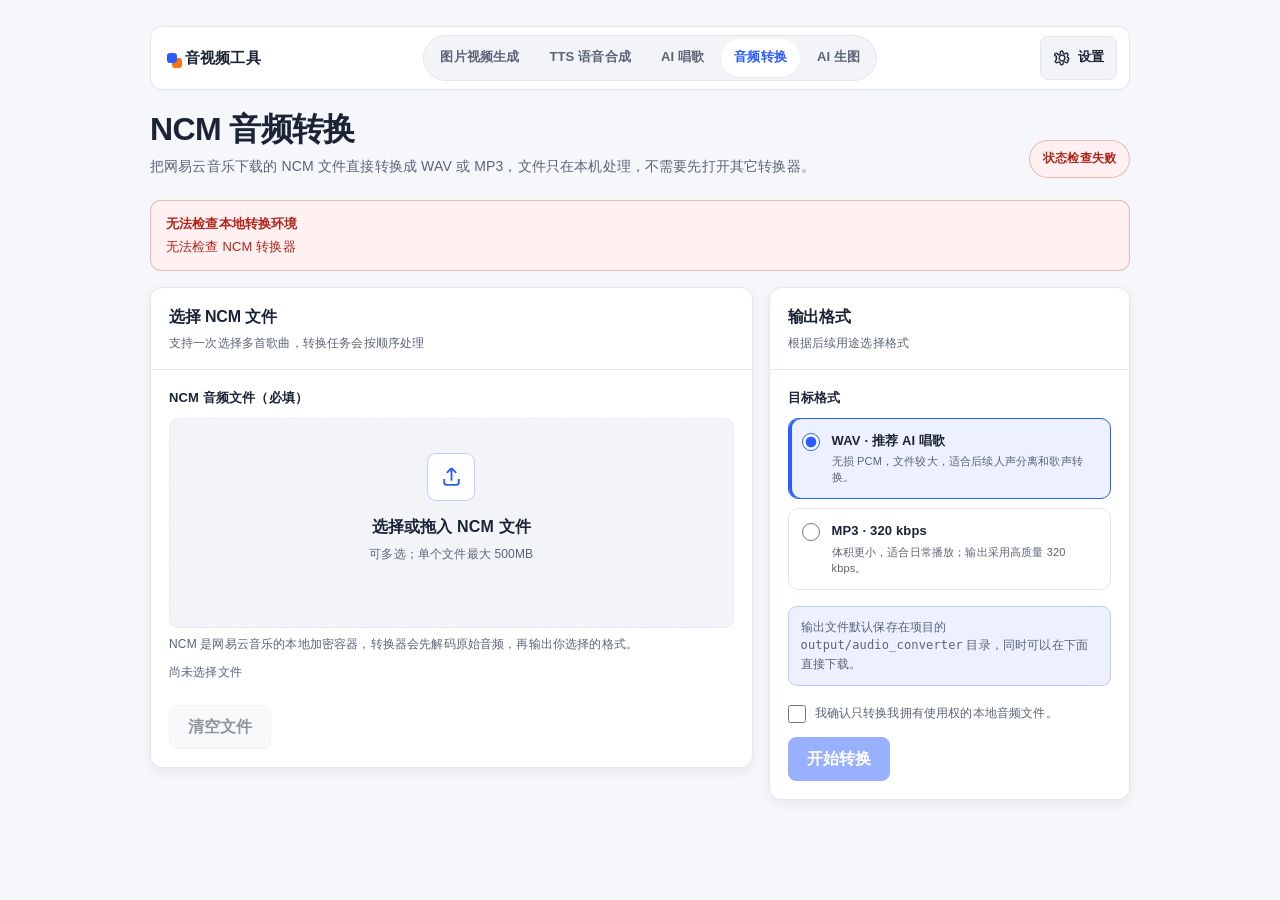
==== commit fd52b365: "feat(imagegen): independent MOSS-Image page with GPU mode switching" ====
--- a/static/audio_converter.html
+++ b/static/audio_converter.html
@@ -276,7 +276,8 @@
                 <a class="nav-link" href="/">图片视频生成</a>
                 <a class="nav-link" href="/tts">TTS 语音合成</a>
                 <a class="nav-link" href="/singing">AI 唱歌</a>
-                <a class="nav-link active" href="/audio-converter" aria-current="page">音频转换</a>
+<a class="nav-link active" href="/audio-converter" aria-current="page">音频转换</a>
+                <a class="nav-link" href="/imagegen">AI 生图</a>
             </div>
             <button class="settings-toggle" id="settingsToggle" type="button" aria-label="打开界面设置" aria-expanded="false" aria-controls="settingsPanel" title="界面设置">
                 <svg aria-hidden="true" viewBox="0 0 24 24" fill="none" stroke="currentColor" stroke-width="1.8"><path d="M12 8.2a3.8 3.8 0 1 0 0 7.6 3.8 3.8 0 0 0 0-7.6Z"/><path d="m19.4 15 .1.1a1.9 1.9 0 0 1-2.7 2.7l-.1-.1a1.9 1.9 0 0 0-3.2 1.3v.2a1.9 1.9 0 0 1-3.8 0V19a1.9 1.9 0 0 0-3.2-1.3l-.1.1a1.9 1.9 0 1 1-2.7-2.7l.1-.1A1.9 1.9 0 0 0 4.1 12a1.9 1.9 0 0 0-1.3-3.2l.1-.1a1.9 1.9 0 0 1 2.7-2.7l.1.1A1.9 1.9 0 0 0 9.7 4.8v-.2a1.9 1.9 0 0 1 3.8 0v.2a1.9 1.9 0 0 0 3.2 1.3l.1-.1a1.9 1.9 0 0 1 2.7 2.7l-.1.1A1.9 1.9 0 0 0 20.7 12a1.9 1.9 0 0 1-1.3 3Z"/></svg>
@@ -555,5 +556,29 @@
             setupSettings(); loadStatus(); renderFiles();
         }());
     </script>
+
+    <script>
+    (function () {
+        // 切换界面时通知后端切回音视频模式（后端会按需恢复 TTS 懒加载）。
+        fetch('/api/mode', {
+            method: 'POST',
+            headers: { 'Content-Type': 'application/json' },
+            body: JSON.stringify({ mode: 'video' }),
+            keepalive: true
+        }).then(function (r) {
+            return r.json().then(function (b) { return { ok: r.ok, body: b }; });
+        }).then(function (res) {
+            if (res.ok) { return; }
+            var tip = document.createElement('div');
+            tip.textContent = res.body.error || '资源模式切换失败';
+            tip.style.cssText = 'position:fixed;left:50%;top:12px;transform:translateX(-50%);z-index:9999;' +
+                'padding:10px 16px;border-radius:8px;background:#b91c1c;color:#fff;font-size:13px;' +
+                'box-shadow:0 6px 18px rgba(0,0,0,.25)';
+            document.body.appendChild(tip);
+            setTimeout(function () { if (tip.parentNode) { tip.parentNode.removeChild(tip); } }, 6000);
+        }).catch(function () {});
+    }());
+    </script>
+
 </body>
 </html>
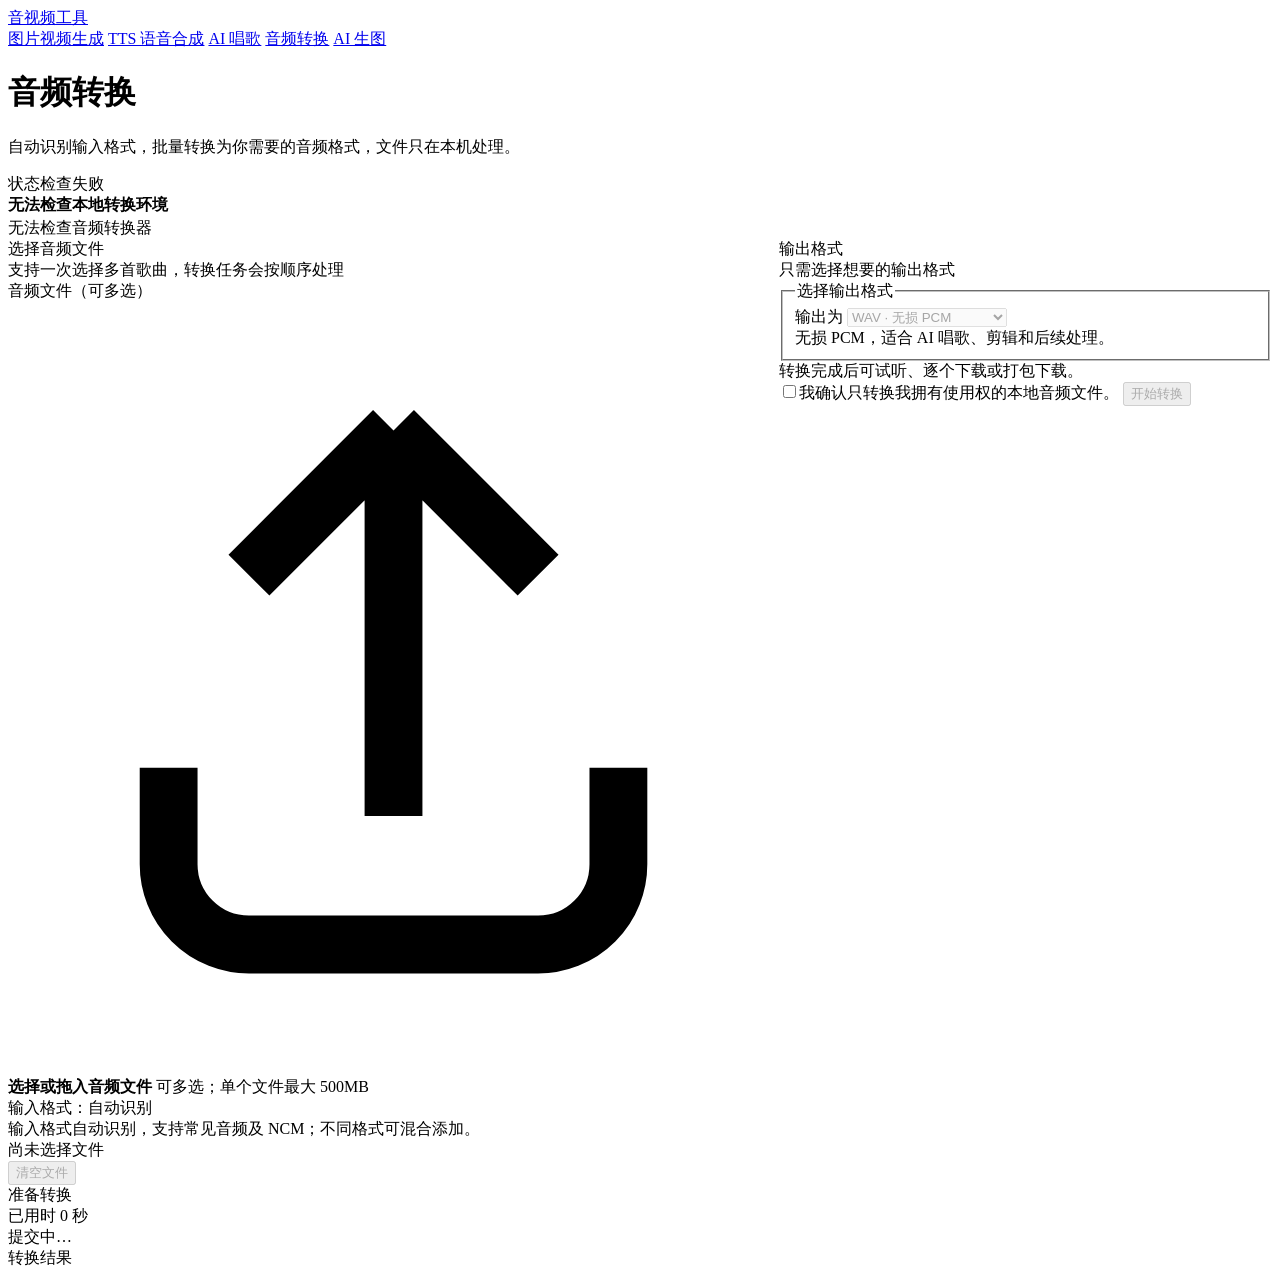
==== commit 17a86a6e: "feat: sync 11-09/11-10 work (GPT-SoVITS V5, queue, UI redesign) - TTS: GPT-SoVITS V5 (v5turbo) as de" ====
--- a/static/audio_converter.html
+++ b/static/audio_converter.html
@@ -3,268 +3,77 @@
 <head>
     <meta charset="UTF-8">
     <meta name="viewport" content="width=device-width, initial-scale=1.0">
-    <title>NCM 音频转换 - 音视频工具</title>
-    <script>
-        (function () {
-            const key = 'toolbox-color-theme';
-            let saved = null;
-            try { saved = localStorage.getItem(key); } catch (e) {}
-            const preferred = window.matchMedia && window.matchMedia('(prefers-color-scheme: dark)').matches ? 'dark' : 'light';
-            document.documentElement.dataset.theme = saved === 'dark' || saved === 'light' ? saved : preferred;
-        }());
-    </script>
+    <title>音频转换 - 音视频工具</title>
+    <link rel="stylesheet" href="/ui.css">
+    <script src="/theme.js"></script>
+    <script src="/app_common.js"></script>
+    <script src="/workspace.js" defer></script>
     <style>
-        * { box-sizing: border-box; margin: 0; padding: 0; }
-        :root {
-            --bg: #f5f7fb;
-            --panel: #ffffff;
-            --soft: #f2f4f8;
-            --line: #e2e7ef;
-            --text: #1b2436;
-            --muted: #5a6477;
-            --accent: #2b5cff;
-            --accent-dark: #1e47d6;
-            --accent-soft: #eaf1ff;
-            --accent-rgb: 43, 92, 255;
-            --focus-ring: rgba(43, 92, 255, .18);
-            --on-accent: #ffffff;
-            --success: #15803d;
-            --success-soft: #ecfdf3;
-            --warning: #92400e;
-            --warning-soft: #fff7e8;
-            --danger: #b42318;
-            --danger-soft: #fff1f2;
-            --shadow-sm: 0 1px 2px rgba(15, 20, 25, .04);
-            --shadow: 0 4px 14px rgba(15, 20, 25, .06);
-            --radius: 12px;
-            --radius-sm: 8px;
-            --radius-pill: 999px;
-            --brand-warm: #f97316;
+        /* ==================================================
+           本页专属布局：音频格式转换
+           颜色、字号、按钮、输入框全部来自 ui.css
+           ================================================== */
+
+
+        .notice { margin-bottom: var(--sp-4); }
+        .notice strong { display: block; margin-bottom: 2px; color: var(--text); font-weight: 600; }
+
+        .workspace {
+            display: grid;
+            grid-template-columns: minmax(0, 1.22fr) minmax(260px, .78fr);
+            gap: var(--sp-7);
+            align-items: start;
         }
-        html[data-theme="dark"] {
-            color-scheme: dark;
-            --bg: #090e1a;
-            --panel: #111827;
-            --soft: #182235;
-            --line: #28364d;
-            --text: #edf2ff;
-            --muted: #9ba9bf;
-            --accent: #7c9cff;
-            --accent-dark: #a9bcff;
-            --accent-soft: #1a2948;
-            --accent-rgb: 124, 156, 255;
-            --focus-ring: rgba(124, 156, 255, .28);
-            --on-accent: #081225;
-            --success: #4ade80;
-            --success-soft: #123322;
-            --warning: #fbbf24;
-            --warning-soft: #3a2a12;
-            --danger: #fb7185;
-            --danger-soft: #351a22;
-            --shadow-sm: 0 1px 2px rgba(0, 0, 0, .18);
-            --shadow: 0 4px 14px rgba(0, 0, 0, .18);
-            --brand-warm: #fb923c;
+
+        /* ---------- 文件列表 ---------- */
+        .dropzone { min-height: 176px; }
+
+        .file-list { display: grid; gap: var(--sp-2); margin-top: var(--sp-4); }
+        .file-list:empty { display: none; }
+
+        .file-row {
+            display: grid;
+            grid-template-columns: minmax(0, 1fr) auto;
+            align-items: center;
+            gap: var(--sp-3);
+            min-height: 50px;
+            padding: var(--sp-2) var(--sp-3);
+            border: 1px solid var(--line);
+            border-radius: var(--r-sm);
+            background: var(--soft);
         }
-        html { color-scheme: light; }
-        body {
-            min-height: 100vh;
-            padding: clamp(16px, 2vw, 28px);
-            background: var(--bg);
-            color: var(--text);
-            font-family: "Source Han Sans CN", "PingFang SC", "Microsoft YaHei", "Segoe UI", sans-serif;
-            line-height: 1.6;
-            letter-spacing: .01em;
-            -webkit-font-smoothing: antialiased;
-            text-rendering: optimizeLegibility;
+
+        .file-copy { min-width: 0; }
+        .file-name { color: var(--text); font-size: var(--fs-12); font-weight: 600; overflow-wrap: anywhere; }
+        .file-size { margin-top: 1px; color: var(--faint); font-size: var(--fs-11); }
+
+        .remove-file { flex-shrink: 0; }
+
+        .file-summary { min-height: 18px; margin-top: var(--sp-2); color: var(--muted); font-size: var(--fs-12); }
+
+        /* ---------- 格式选择 ---------- */
+        .format-options { display: grid; gap: var(--sp-2); }
+        .format-option { min-height: 64px; align-items: start; }
+        .format-option input { margin-top: 2px; }
+
+        .local-note { margin-top: var(--sp-4); }
+        .consent { margin-top: var(--sp-4); }
+        .consent + button.primary { margin-top: var(--sp-3); }
+
+        .actions { margin-top: var(--sp-5); }
+
+        /* ---------- 结果 ---------- */
+        .progress-card { margin-bottom: var(--sp-4); }
+        .result-summary { margin-bottom: var(--sp-2); color: var(--muted); font-size: var(--fs-12); }
+        .archive-link { margin-top: var(--sp-3); }
+
+        @media (max-width: 900px) {
+            .workspace { grid-template-columns: 1fr; }
         }
-        button, input, select { font: inherit; }
-        fieldset { min-inline-size: 0; margin: 0; padding: 0; border: 0; }
-        a { color: var(--accent-dark); }
-        .app { max-width: 980px; margin: 0 auto; }
-        .sr-only {
-            position: absolute; width: 1px; height: 1px; padding: 0; margin: -1px;
-            overflow: hidden; clip: rect(0, 0, 0, 0); white-space: nowrap; border: 0;
-        }
-        :is(button, a, input, select, [role="button"]):focus-visible {
-            outline: 3px solid var(--focus-ring); outline-offset: 3px;
-        }
-        .mainnav {
-            position: sticky; top: 12px; z-index: 20;
-            display: flex; align-items: center; justify-content: space-between; gap: 16px;
-            min-height: 60px; margin-bottom: 20px; padding: 8px 12px 8px 16px;
-            background: var(--panel); border: 1px solid var(--line); border-radius: var(--radius);
-            box-shadow: var(--shadow-sm);
-        }
-        .nav-brand {
-            display: inline-flex; align-items: center; gap: 8px; color: var(--text);
-            font-size: 15px; font-weight: 800; text-decoration: none; white-space: nowrap;
-        }
-        .nav-brand::before {
-            content: ""; width: 10px; height: 10px; flex: 0 0 auto; border-radius: 3px;
-            background: var(--accent); box-shadow: 5px 5px 0 var(--brand-warm);
-        }
-        .nav-links {
-            display: flex; gap: 4px; padding: 3px; background: var(--soft);
-            border: 1px solid var(--line); border-radius: var(--radius-pill);
-        }
-        .nav-link {
-            display: inline-flex; align-items: center; min-height: 38px; padding: 7px 13px;
-            border-radius: var(--radius-pill); color: var(--muted); font-size: 13px;
-            font-weight: 700; text-decoration: none; white-space: nowrap;
-            transition: color .18s ease, background .18s ease, box-shadow .18s ease;
-        }
-        .nav-link:hover { color: var(--text); }
-        .nav-link.active { background: var(--panel); color: var(--accent-dark); box-shadow: var(--shadow-sm); }
-        .settings-toggle {
-            display: inline-flex; align-items: center; justify-content: center; gap: 7px;
-            min-width: 76px; min-height: 44px; padding: 0 12px; border: 1px solid var(--line);
-            border-radius: var(--radius-sm); background: var(--soft); color: var(--text);
-            cursor: pointer; font-size: 13px; font-weight: 800;
-            transition: background .18s ease, border-color .18s ease, box-shadow .18s ease;
-        }
-        .settings-toggle:hover, .settings-toggle[aria-expanded="true"] {
-            border-color: var(--accent); background: var(--accent-soft); color: var(--accent-dark);
-        }
-        .settings-toggle svg { width: 18px; height: 18px; }
-        .settings-popover {
-            position: absolute; top: calc(100% + 10px); right: 0; z-index: 60;
-            width: min(320px, calc(100vw - 32px)); padding: 16px; border: 1px solid var(--line);
-            border-radius: 11px; background: var(--panel); box-shadow: 0 14px 34px rgba(15, 20, 25, .16);
-        }
-        .settings-popover[hidden] { display: none; }
-        .settings-head { display: flex; align-items: flex-start; justify-content: space-between; gap: 14px; padding-bottom: 13px; border-bottom: 1px solid var(--line); }
-        .settings-title { color: var(--text); font-size: 15px; font-weight: 800; }
-        .settings-subtitle { margin-top: 3px; color: var(--muted); font-size: 11px; line-height: 1.45; }
-        .settings-close { display: inline-grid; place-items: center; width: 36px; height: 36px; border: 1px solid var(--line); border-radius: 8px; background: var(--soft); color: var(--muted); cursor: pointer; }
-        .settings-close svg { width: 17px; height: 17px; }
-        .settings-section { padding-top: 15px; }
-        .settings-section-title { margin-bottom: 10px; color: var(--text); font-size: 12px; font-weight: 800; }
-        .theme-mode-options { display: grid; grid-template-columns: 1fr 1fr; gap: 8px; }
-        .theme-mode-option, .theme-swatch {
-            display: flex; align-items: center; gap: 8px; min-height: 44px; padding: 0 10px;
-            border: 1px solid var(--line); border-radius: 8px; background: var(--panel); color: var(--muted);
-            cursor: pointer; font-size: 12px; font-weight: 700;
-        }
-        .theme-mode-option:hover, .theme-swatch:hover, .theme-mode-option:has(input:checked), .theme-swatch[aria-pressed="true"] { border-color: var(--accent); background: var(--accent-soft); color: var(--accent-dark); }
-        .theme-mode-option input { width: 16px; height: 16px; accent-color: var(--accent); }
-        .theme-presets { display: grid; grid-template-columns: repeat(4, 1fr); gap: 7px; }
-        .theme-swatch { justify-content: center; min-height: 38px; padding: 0 5px; font-size: 11px; }
-        .theme-swatch-dot { width: 12px; height: 12px; flex: 0 0 auto; border-radius: 50%; background: var(--swatch); box-shadow: inset 0 0 0 1px rgba(0,0,0,.12); }
-        .settings-note { margin-top: 11px; color: var(--muted); font-size: 11px; }
-
-        .hero { display: flex; align-items: flex-end; justify-content: space-between; gap: 24px; margin-bottom: 22px; }
-        h1 { font-size: clamp(24px, 2.6vw, 32px); line-height: 1.2; letter-spacing: -.02em; font-weight: 800; }
-        .hero p { max-width: 700px; margin-top: 8px; color: var(--muted); font-size: 14px; line-height: 1.55; }
-        .status-badge { flex: 0 0 auto; padding: 8px 13px; border: 1px solid var(--line); border-radius: var(--radius-pill); background: var(--soft); color: var(--muted); font-size: 12px; font-weight: 800; }
-        .status-badge.ready { border-color: rgba(var(--accent-rgb), .35); background: var(--accent-soft); color: var(--accent-dark); }
-        .status-badge.error { border-color: rgba(180, 35, 24, .28); background: var(--danger-soft); color: var(--danger); }
-        .notice { margin-bottom: 16px; padding: 13px 15px; border: 1px solid var(--line); border-radius: 11px; background: var(--panel); color: var(--muted); font-size: 13px; line-height: 1.55; }
-        .notice strong { display: block; margin-bottom: 3px; color: var(--text); }
-        .notice.error { border-color: rgba(180, 35, 24, .28); background: var(--danger-soft); color: var(--danger); }
-        .notice.error strong { color: var(--danger); }
-        .notice a { font-weight: 800; }
-        .workspace { display: grid; grid-template-columns: minmax(0, 1.25fr) minmax(260px, .75fr); gap: 16px; align-items: start; }
-        .panel { overflow: hidden; margin-bottom: 16px; border: 1px solid var(--line); border-radius: var(--radius); background: var(--panel); box-shadow: var(--shadow); }
-        .panel-head { display: flex; align-items: flex-start; justify-content: space-between; gap: 12px; padding: 16px 18px; border-bottom: 1px solid var(--line); }
-        .panel-title { font-size: 16px; font-weight: 800; letter-spacing: -.01em; }
-        .panel-subtitle { margin-top: 4px; color: var(--muted); font-size: 12px; }
-        .panel-body { padding: 18px; }
-        .field-label { display: block; margin-bottom: 9px; color: var(--text); font-size: 13px; font-weight: 800; }
-        .hint { margin-top: 7px; color: var(--muted); font-size: 12px; line-height: 1.55; }
-        .dropzone {
-            display: block; min-height: 210px; padding: 34px 20px; border: 1.5px dashed var(--line);
-            border-radius: 9px; background: var(--soft); color: var(--muted); text-align: center; cursor: pointer;
-            transition: border-color .18s ease, background .18s ease, box-shadow .18s ease;
-        }
-        .dropzone:hover, .dropzone.dragover { border-color: var(--accent); background: var(--accent-soft); box-shadow: 0 0 0 4px var(--focus-ring); }
-        .drop-icon { display: grid; place-items: center; width: 48px; height: 48px; margin: 0 auto 13px; border: 1px solid rgba(var(--accent-rgb), .3); border-radius: 9px; background: var(--panel); color: var(--accent-dark); }
-        .drop-icon svg { width: 25px; height: 25px; }
-        .dropzone strong { display: block; color: var(--text); font-size: 16px; }
-        .dropzone span { display: block; margin-top: 6px; font-size: 12px; }
-        .file-list { display: grid; gap: 8px; margin-top: 14px; }
-        .file-list:empty { display: none; }
-        .file-row { display: grid; grid-template-columns: minmax(0, 1fr) auto; gap: 10px; align-items: center; min-height: 54px; padding: 9px 11px; border: 1px solid var(--line); border-radius: 9px; background: var(--soft); }
-        .file-copy { min-width: 0; }
-        .file-name { overflow-wrap: anywhere; color: var(--text); font-size: 13px; font-weight: 700; }
-        .file-size { margin-top: 2px; color: var(--muted); font-size: 11px; }
-        .remove-file { min-height: 40px; padding: 0 11px; border: 1px solid var(--line); border-radius: 7px; background: var(--panel); color: var(--muted); cursor: pointer; font-size: 12px; font-weight: 700; }
-        .remove-file:hover { border-color: var(--danger); color: var(--danger); }
-        .file-summary { min-height: 22px; margin-top: 10px; color: var(--muted); font-size: 12px; }
-        .format-options { display: grid; gap: 9px; }
-        .format-option { display: grid; grid-template-columns: 20px minmax(0, 1fr); gap: 10px; align-items: start; min-height: 70px; padding: 12px 13px; border: 1px solid var(--line); border-radius: 10px; background: var(--panel); cursor: pointer; transition: border-color .18s ease, background .18s ease; }
-        .format-option:hover { border-color: var(--accent); }
-        .format-option:has(input:checked) { border-color: var(--accent); background: var(--accent-soft); box-shadow: inset 3px 0 0 var(--accent); }
-        .format-option input { width: 18px; height: 18px; margin-top: 2px; accent-color: var(--accent); }
-        .format-option strong { display: block; color: var(--text); font-size: 13px; }
-        .format-option small { display: block; margin-top: 3px; color: var(--muted); font-size: 11px; line-height: 1.45; }
-        .local-note { margin-top: 16px; padding: 11px 12px; border: 1px solid rgba(var(--accent-rgb), .24); border-radius: 9px; background: var(--accent-soft); color: var(--muted); font-size: 12px; line-height: 1.55; }
-        .consent { display: flex; align-items: flex-start; gap: 9px; margin-top: 18px; color: var(--muted); font-size: 12px; }
-        .consent input { width: 18px; height: 18px; flex: 0 0 auto; margin-top: 1px; accent-color: var(--accent); }
-        .consent + button.primary { margin-top: 14px; }
-        .actions { display: flex; gap: 10px; flex-wrap: wrap; margin-top: 20px; }
-        button.primary, button.secondary, .download-link { display: inline-flex; align-items: center; justify-content: center; min-height: 44px; padding: 0 18px; border-radius: 8px; font-weight: 800; cursor: pointer; text-decoration: none; transition: background .18s ease, border-color .18s ease, color .18s ease, box-shadow .18s ease, transform .18s ease; }
-        button.primary { border: 1px solid var(--accent); background: var(--accent); color: var(--on-accent); }
-        button.primary:hover:not(:disabled) { border-color: var(--accent-dark); background: var(--accent-dark); }
-        button.secondary { border: 1px solid var(--line); background: var(--soft); color: var(--text); }
-        button.secondary:hover:not(:disabled) { border-color: var(--accent); background: var(--panel); color: var(--accent-dark); }
-        button:disabled { cursor: not-allowed; opacity: .48; box-shadow: none; transform: none; }
-        .error-box, .success-box { display: none; margin-top: 14px; padding: 12px 14px; border-radius: 10px; font-size: 13px; }
-        .error-box { background: var(--danger-soft); color: var(--danger); }
-        .success-box { background: var(--success-soft); color: var(--success); }
-        .error-box.active, .success-box.active { display: block; }
-        .progress-card { display: none; margin-bottom: 16px; padding: 15px; border: 1px solid var(--line); border-radius: 11px; background: var(--panel); box-shadow: var(--shadow); }
-        .progress-card.active { display: block; }
-        .progress-top { display: flex; align-items: center; gap: 10px; margin-bottom: 11px; }
-        .spinner { display: none; width: 25px; height: 25px; flex: 0 0 auto; border: 3px solid var(--line); border-top-color: var(--accent); border-right-color: rgba(var(--accent-rgb), .34); border-radius: 50%; animation: converter-spinner .72s linear infinite; transform-origin: 50% 50%; will-change: transform; }
-        .spinner.active { display: inline-block; }
-        @keyframes converter-spinner { to { transform: rotate(360deg); } }
-        .progress-title { font-size: 13px; font-weight: 800; }
-        .progress-sub { margin-top: 2px; color: var(--muted); font-size: 12px; font-variant-numeric: tabular-nums; }
-        .bar { height: 8px; overflow: hidden; margin-bottom: 8px; border-radius: 4px; background: var(--line); }
-        .bar-fill { width: 0; height: 100%; background: var(--accent); transition: width .25s ease; }
-        .progress-card.indeterminate .bar-fill { background-image: linear-gradient(90deg, var(--accent) 0%, var(--accent) 34%, var(--accent-dark) 50%, var(--accent) 66%, var(--accent) 100%); background-size: 220% 100%; animation: progress-flow 1.15s linear infinite; }
-        @keyframes progress-flow { from { background-position: 100% 0; } to { background-position: -120% 0; } }
-        .progress-message { color: var(--muted); font-size: 12px; }
-        .result-panel { display: none; }
-        .result-panel.active { display: block; }
-        .result-summary { color: var(--muted); font-size: 12px; }
-        .result-list { display: grid; gap: 10px; }
-        .result-item { padding: 13px; border: 1px solid var(--line); border-radius: 10px; background: var(--soft); }
-        .result-item.failed { border-color: rgba(180, 35, 24, .26); background: var(--danger-soft); }
-        .result-head { display: flex; justify-content: space-between; gap: 12px; align-items: flex-start; }
-        .result-title { overflow-wrap: anywhere; color: var(--text); font-size: 13px; font-weight: 800; }
-        .result-meta { margin-top: 3px; color: var(--muted); font-size: 11px; overflow-wrap: anywhere; }
-        .result-error { margin-top: 5px; color: var(--danger); font-size: 12px; }
-        .result-item audio { width: 100%; height: 38px; margin-top: 9px; }
-        .download-link { margin-top: 10px; border: 1px solid var(--accent); background: var(--accent); color: var(--on-accent); }
-        .download-link:hover { border-color: var(--accent-dark); background: var(--accent-dark); }
-        .archive-link { margin-top: 13px; }
-        .empty { padding: 13px; border: 1px dashed var(--line); border-radius: 10px; color: var(--muted); font-size: 12px; }
-        @media (max-width: 820px) { .workspace { grid-template-columns: 1fr; } }
-        @media (max-width: 650px) {
-            body { padding: 14px; }
-            .mainnav { top: 8px; margin-bottom: 22px; padding: 10px 12px; flex-wrap: wrap; }
-            .nav-links { order: 3; width: 100%; justify-content: center; overflow-x: auto; border-radius: 11px; }
-            .nav-link { flex: 1 0 auto; justify-content: center; padding-inline: 10px; }
-            .settings-toggle { margin-left: auto; }
-            .settings-popover { position: fixed; top: 72px; right: 14px; left: 14px; width: auto; max-height: calc(100vh - 86px); overflow: auto; }
-            .hero { align-items: flex-start; flex-direction: column; gap: 12px; }
-            .status-badge { align-self: flex-start; }
-            .panel-head, .panel-body { padding: 16px; }
-            .actions { display: grid; grid-template-columns: 1fr 1fr; }
-            .actions > * { min-width: 0; padding-inline: 10px; }
-        }
-        @media (max-width: 390px) {
-            body { padding: 10px; }
-            .nav-link { font-size: 12px; padding-inline: 8px; }
-            .dropzone { min-height: 185px; padding-inline: 14px; }
-            .actions { grid-template-columns: 1fr; }
-            .theme-presets { grid-template-columns: repeat(2, 1fr); }
-        }
-        @media (prefers-reduced-motion: reduce) {
-            *, *::before, *::after { scroll-behavior: auto !important; transition-duration: .01ms !important; animation-duration: .01ms !important; animation-iteration-count: 1 !important; }
-            /* The spinner is essential progress feedback; keep it slow and continuous. */
-            .spinner { animation: converter-spinner 1.2s linear infinite !important; }
+
+        @media (max-width: 700px) {
+            .panel-head, .panel-body { padding: var(--sp-4); }
+            .dropzone { min-height: 152px; }
         }
     </style>
 </head>
@@ -279,39 +88,12 @@
 <a class="nav-link active" href="/audio-converter" aria-current="page">音频转换</a>
                 <a class="nav-link" href="/imagegen">AI 生图</a>
             </div>
-            <button class="settings-toggle" id="settingsToggle" type="button" aria-label="打开界面设置" aria-expanded="false" aria-controls="settingsPanel" title="界面设置">
-                <svg aria-hidden="true" viewBox="0 0 24 24" fill="none" stroke="currentColor" stroke-width="1.8"><path d="M12 8.2a3.8 3.8 0 1 0 0 7.6 3.8 3.8 0 0 0 0-7.6Z"/><path d="m19.4 15 .1.1a1.9 1.9 0 0 1-2.7 2.7l-.1-.1a1.9 1.9 0 0 0-3.2 1.3v.2a1.9 1.9 0 0 1-3.8 0V19a1.9 1.9 0 0 0-3.2-1.3l-.1.1a1.9 1.9 0 1 1-2.7-2.7l.1-.1A1.9 1.9 0 0 0 4.1 12a1.9 1.9 0 0 0-1.3-3.2l.1-.1a1.9 1.9 0 0 1 2.7-2.7l.1.1A1.9 1.9 0 0 0 9.7 4.8v-.2a1.9 1.9 0 0 1 3.8 0v.2a1.9 1.9 0 0 0 3.2 1.3l.1-.1a1.9 1.9 0 0 1 2.7 2.7l-.1.1A1.9 1.9 0 0 0 20.7 12a1.9 1.9 0 0 1-1.3 3Z"/></svg>
-                <span>设置</span>
-            </button>
-            <section class="settings-popover" id="settingsPanel" role="dialog" aria-modal="false" aria-labelledby="settingsTitle" hidden>
-                <div class="settings-head">
-                    <div><div class="settings-title" id="settingsTitle">界面设置</div><div class="settings-subtitle">与其它页面共享主题设置</div></div>
-                    <button class="settings-close" id="settingsClose" type="button" aria-label="关闭界面设置" title="关闭"><svg aria-hidden="true" viewBox="0 0 24 24" fill="none" stroke="currentColor" stroke-width="2"><path d="m6 6 12 12M18 6 6 18"/></svg></button>
-                </div>
-                <div class="settings-section">
-                    <div class="settings-section-title">界面明暗</div>
-                    <div class="theme-mode-options" role="radiogroup" aria-label="界面明暗模式">
-                        <label class="theme-mode-option"><input type="radio" name="themeMode" value="light"><span>浅色模式</span></label>
-                        <label class="theme-mode-option"><input type="radio" name="themeMode" value="dark"><span>深色模式</span></label>
-                    </div>
-                </div>
-                <div class="settings-section">
-                    <div class="settings-section-title">主题颜色</div>
-                    <div class="theme-presets" role="group" aria-label="预设主题颜色">
-                        <button class="theme-swatch" type="button" data-theme-color="#2b5cff" aria-label="蓝色主题" aria-pressed="false"><span class="theme-swatch-dot" style="--swatch:#2b5cff"></span>蓝色</button>
-                        <button class="theme-swatch" type="button" data-theme-color="#7c3aed" aria-label="紫色主题" aria-pressed="false"><span class="theme-swatch-dot" style="--swatch:#7c3aed"></span>紫色</button>
-                        <button class="theme-swatch" type="button" data-theme-color="#0d9488" aria-label="青色主题" aria-pressed="false"><span class="theme-swatch-dot" style="--swatch:#0d9488"></span>青色</button>
-                        <button class="theme-swatch" type="button" data-theme-color="#ea580c" aria-label="橙色主题" aria-pressed="false"><span class="theme-swatch-dot" style="--swatch:#ea580c"></span>橙色</button>
-                    </div>
-                    <div class="settings-note">设置会保存在当前浏览器，并在其它页面同步使用。</div>
-                </div>
-            </section>
         </nav>
 
         <header class="hero">
             <div>
-                <h1>NCM 音频转换</h1>
-                <p>把网易云音乐下载的 NCM 文件直接转换成 WAV 或 MP3，文件只在本机处理，不需要先打开其它转换器。</p>
+                <h1>音频转换</h1>
+                <p>自动识别输入格式，批量转换为你需要的音频格式，文件只在本机处理。</p>
             </div>
             <div class="status-badge" id="converterBadge" role="status" aria-live="polite">正在检查转换器…</div>
         </header>
@@ -323,16 +105,17 @@
 
         <div class="workspace">
             <section class="panel">
-                <div class="panel-head"><div><div class="panel-title">选择 NCM 文件</div><div class="panel-subtitle">支持一次选择多首歌曲，转换任务会按顺序处理</div></div></div>
+                <div class="panel-head"><div><div class="panel-title">选择音频文件</div><div class="panel-subtitle">支持一次选择多首歌曲，转换任务会按顺序处理</div></div></div>
                 <div class="panel-body">
-                    <label class="field-label" for="fileInput">NCM 音频文件（必填）</label>
-                    <input id="fileInput" type="file" accept=".ncm,audio/x-ncm" multiple hidden>
+                    <label class="field-label" for="fileInput">音频文件（可多选）</label>
+                    <input id="fileInput" type="file" accept="audio/*,.ncm,.wav,.mp3,.flac,.m4a,.aac,.ogg,.opus,.wma,.aif,.aiff,.ape,.amr,.caf" multiple hidden>
                     <div class="dropzone" id="dropzone" role="button" tabindex="0" aria-controls="fileInput" aria-describedby="fileHint">
                         <div class="drop-icon" aria-hidden="true"><svg viewBox="0 0 24 24" fill="none" stroke="currentColor" stroke-width="1.8"><path d="M12 16V4m0 0L7.5 8.5M12 4l4.5 4.5"/><path d="M5 14.5v3A2.5 2.5 0 0 0 7.5 20h9a2.5 2.5 0 0 0 2.5-2.5v-3"/></svg></div>
-                        <strong>选择或拖入 NCM 文件</strong>
+                        <strong>选择或拖入音频文件</strong>
                         <span>可多选；单个文件最大 500MB</span>
                     </div>
-                    <div class="hint" id="fileHint">NCM 是网易云音乐的本地加密容器，转换器会先解码原始音频，再输出你选择的格式。</div>
+                    <div class="field-label">输入格式：自动识别</div>
+                    <div class="hint" id="fileHint">输入格式自动识别，支持常见音频及 NCM；不同格式可混合添加。</div>
                     <div class="file-list" id="fileList" aria-live="polite"></div>
                     <div class="file-summary" id="fileSummary">尚未选择文件</div>
                     <div class="actions"><button class="secondary" id="clearBtn" type="button" disabled>清空文件</button></div>
@@ -340,16 +123,23 @@
             </section>
 
             <section class="panel">
-                <div class="panel-head"><div><div class="panel-title">输出格式</div><div class="panel-subtitle">根据后续用途选择格式</div></div></div>
+                <div class="panel-head"><div><div class="panel-title">输出格式</div><div class="panel-subtitle">只需选择想要的输出格式</div></div></div>
                 <div class="panel-body">
                     <fieldset>
-                        <legend class="field-label">目标格式</legend>
-                        <div class="format-options">
-                            <label class="format-option"><input type="radio" name="outputFormat" value="wav" checked><span><strong>WAV · 推荐 AI 唱歌</strong><small>无损 PCM，文件较大，适合后续人声分离和歌声转换。</small></span></label>
-                            <label class="format-option"><input type="radio" name="outputFormat" value="mp3"><span><strong>MP3 · 320 kbps</strong><small>体积更小，适合日常播放；输出采用高质量 320 kbps。</small></span></label>
-                        </div>
+                        <legend class="sr-only">选择输出格式</legend>
+                        <label class="field-label" for="formatSelect">输出为</label>
+                        <select id="formatSelect" aria-describedby="formatDescription">
+                            <option value="wav">WAV · 无损 PCM</option>
+                            <option value="mp3">MP3 · 320 kbps</option>
+                            <option value="flac">FLAC · 无损压缩</option>
+                            <option value="m4a">M4A · AAC 192 kbps</option>
+                            <option value="aac">AAC · 192 kbps</option>
+                            <option value="ogg">OGG · Vorbis 192 kbps</option>
+                            <option value="opus">Opus · 160 kbps</option>
+                        </select>
+                        <div class="hint" id="formatDescription">无损 PCM，适合 AI 唱歌、剪辑和后续处理。</div>
                     </fieldset>
-                    <div class="local-note">输出文件默认保存在项目的 <code>output/audio_converter</code> 目录，同时可以在下面直接下载。</div>
+                    <div class="local-note">转换完成后可试听、逐个下载或打包下载。</div>
                     <label class="consent"><input id="consentInput" type="checkbox"><span>我确认只转换我拥有使用权的本地音频文件。</span></label>
                     <button class="primary" id="convertBtn" type="button" disabled>开始转换</button>
                     <div class="error-box" id="errorBox" role="alert" aria-live="assertive"></div>
@@ -399,50 +189,19 @@
             const resultSummary = $('resultSummary');
             const resultList = $('resultList');
             const archiveLink = $('archiveLink');
-            const settingsToggle = $('settingsToggle');
-            const settingsPanel = $('settingsPanel');
-            const settingsClose = $('settingsClose');
-            const themeModeInputs = Array.from(document.querySelectorAll('input[name="themeMode"]'));
-            const themeSwatches = Array.from(document.querySelectorAll('.theme-swatch'));
-            const THEME_KEY = 'toolbox-color-theme';
-            const ACCENT_KEY = 'toolbox-accent-color';
-            const DEFAULT_ACCENT = '#2b5cff';
+            const formatSelect = $('formatSelect');
+            const formatDescription = $('formatDescription');
+            const formatInfo = {};
+            function updateFormatDescription() { formatDescription.textContent = formatInfo[formatSelect.value]?.description || '选择所需的输出格式。'; }
+            formatSelect.addEventListener('change', updateFormatDescription);
+            const TASK_KEY = 'audio-converter';
             let progressStartedAt = 0;
             let progressTimer = null;
             let spinnerFrame = 0;
+            let activeWatch = null;
 
             function escapeHtml(value) {
                 return String(value == null ? '' : value).replace(/&/g, '&amp;').replace(/</g, '&lt;').replace(/>/g, '&gt;').replace(/"/g, '&quot;').replace(/'/g, '&#39;');
-            }
-            function normalizeHex(value) { const match = String(value || '').trim().match(/^#?([0-9a-f]{6})$/i); return match ? `#${match[1].toLowerCase()}` : ''; }
-            function hexToRgb(value) { const hex = normalizeHex(value).slice(1); return hex ? { r: parseInt(hex.slice(0, 2), 16), g: parseInt(hex.slice(2, 4), 16), b: parseInt(hex.slice(4, 6), 16) } : null; }
-            function rgbToCss(rgb) { return `${rgb.r}, ${rgb.g}, ${rgb.b}`; }
-            function applyAccent(value, persist = true) {
-                const hex = normalizeHex(value) || DEFAULT_ACCENT;
-                const rgb = hexToRgb(hex);
-                document.documentElement.style.setProperty('--accent', hex);
-                document.documentElement.style.setProperty('--accent-dark', hex);
-                document.documentElement.style.setProperty('--accent-soft', document.documentElement.dataset.theme === 'dark' ? `rgba(${rgbToCss(rgb)}, .17)` : `rgba(${rgbToCss(rgb)}, .09)`);
-                document.documentElement.style.setProperty('--accent-rgb', rgbToCss(rgb));
-                document.documentElement.style.setProperty('--focus-ring', `rgba(${rgbToCss(rgb)}, .22)`);
-                document.documentElement.style.setProperty('--on-accent', '#ffffff');
-                themeSwatches.forEach((item) => item.setAttribute('aria-pressed', String(normalizeHex(item.dataset.themeColor) === hex)));
-                if (persist) { try { localStorage.setItem(ACCENT_KEY, hex); } catch (e) {} }
-            }
-            function syncThemeMode() { const mode = document.documentElement.dataset.theme === 'dark' ? 'dark' : 'light'; themeModeInputs.forEach((input) => { input.checked = input.value === mode; }); }
-            function setTheme(mode) { document.documentElement.dataset.theme = mode === 'dark' ? 'dark' : 'light'; try { localStorage.setItem(THEME_KEY, document.documentElement.dataset.theme); } catch (e) {} syncThemeMode(); applyAccent(currentAccent, false); }
-            let currentAccent = DEFAULT_ACCENT;
-            function openSettings() { settingsPanel.hidden = false; settingsToggle.setAttribute('aria-expanded', 'true'); settingsClose.focus(); }
-            function closeSettings(returnFocus = false) { settingsPanel.hidden = true; settingsToggle.setAttribute('aria-expanded', 'false'); if (returnFocus) settingsToggle.focus(); }
-            function setupSettings() {
-                try { currentAccent = localStorage.getItem(ACCENT_KEY) || DEFAULT_ACCENT; } catch (e) {}
-                syncThemeMode(); applyAccent(currentAccent, false);
-                settingsToggle.addEventListener('click', () => settingsPanel.hidden ? openSettings() : closeSettings());
-                settingsClose.addEventListener('click', () => closeSettings(true));
-                themeModeInputs.forEach((input) => input.addEventListener('change', () => { if (input.checked) setTheme(input.value); }));
-                themeSwatches.forEach((item) => item.addEventListener('click', () => { currentAccent = item.dataset.themeColor; applyAccent(currentAccent); }));
-                document.addEventListener('click', (event) => { if (!settingsPanel.hidden && !settingsPanel.contains(event.target) && !settingsToggle.contains(event.target)) closeSettings(); });
-                document.addEventListener('keydown', (event) => { if (event.key === 'Escape' && !settingsPanel.hidden) closeSettings(true); });
             }
             function formatBytes(bytes) { const value = Number(bytes) || 0; if (value < 1024 * 1024) return `${Math.max(1, Math.round(value / 1024))} KB`; return `${(value / 1024 / 1024).toFixed(1)} MB`; }
             function formatTime(seconds) { const value = Math.max(0, Math.round(Number(seconds) || 0)); if (value < 60) return `${value} 秒`; return `${Math.floor(value / 60)} 分 ${value % 60} 秒`; }
@@ -450,7 +209,7 @@
             function showError(message) { errorBox.textContent = message || '操作失败'; errorBox.classList.add('active'); successBox.classList.remove('active'); }
             function clearError() { errorBox.textContent = ''; errorBox.classList.remove('active'); }
             function showSuccess(message) { successBox.textContent = message || ''; successBox.classList.add('active'); window.setTimeout(() => successBox.classList.remove('active'), 4500); }
-            function updateAvailability() { convertBtn.disabled = state.generating || !state.ready || !state.files.length || !consentInput.checked; clearBtn.disabled = state.generating || !state.files.length; }
+            function updateAvailability() { convertBtn.disabled = state.generating || !state.ready || !state.files.length || !consentInput.checked; clearBtn.disabled = state.generating || !state.files.length; formatSelect.disabled = state.generating || !state.ready; }
             function renderFiles() {
                 fileList.innerHTML = state.files.map((file, index) => `<div class="file-row"><div class="file-copy"><div class="file-name">${escapeHtml(file.name)}</div><div class="file-size">${formatBytes(file.size)}</div></div><button class="remove-file" type="button" data-index="${index}" aria-label="移除 ${escapeHtml(file.name)}">移除</button></div>`).join('');
                 const total = state.files.reduce((sum, file) => sum + file.size, 0);
@@ -462,8 +221,6 @@
                 const errors = [];
                 let total = state.files.reduce((sum, file) => sum + file.size, 0);
                 for (const file of incoming) {
-                    const extension = String(file.name || '').split('.').pop().toLowerCase();
-                    if (extension !== 'ncm') { errors.push(`${file.name}：仅支持 .ncm 文件`); continue; }
                     if (state.files.length >= state.maxFiles) { errors.push(`最多选择 ${state.maxFiles} 个文件`); break; }
                     if (file.size <= 0) { errors.push(`${file.name}：文件为空`); continue; }
                     if (file.size > state.maxBytes) { errors.push(`${file.name}：超过 ${formatBytes(state.maxBytes)} 限制`); continue; }
@@ -493,92 +250,145 @@
                 spinner.style.removeProperty('transform');
             }
             function stopSpinnerMotion() { if (spinnerFrame) window.cancelAnimationFrame(spinnerFrame); spinnerFrame = 0; spinner.classList.remove('js-motion'); spinner.style.transform = ''; }
-            function startProgress() { progressStartedAt = Date.now(); progressCard.classList.add('active', 'indeterminate'); progressCard.setAttribute('aria-busy', 'true'); spinner.classList.add('active'); startSpinnerMotion(); progressTitle.textContent = '正在转换 NCM 文件'; progressSub.textContent = '已用时 0 秒'; progressFill.style.width = '3%'; progressMessage.textContent = '正在提交任务…'; progressTimer = window.setInterval(() => { progressSub.textContent = `已用时 ${formatTime((Date.now() - progressStartedAt) / 1000)}`; }, 500); }
+            function startProgress(startedAt) {
+                progressStartedAt = Number(startedAt) || Date.now();
+                progressCard.classList.add('active', 'indeterminate');
+                progressCard.setAttribute('aria-busy', 'true');
+                spinner.classList.add('active');
+                startSpinnerMotion();
+                progressTitle.textContent = '正在转换音频';
+                progressSub.textContent = `已用时 ${formatTime((Date.now() - progressStartedAt) / 1000)}`;
+                progressFill.style.width = '3%';
+                progressMessage.textContent = '正在提交任务…';
+                if (progressTimer) window.clearInterval(progressTimer);
+                progressTimer = window.setInterval(() => { progressSub.textContent = `已用时 ${formatTime((Date.now() - progressStartedAt) / 1000)}`; }, 500);
+            }
             function stopProgress() { if (progressTimer) window.clearInterval(progressTimer); progressTimer = null; stopSpinnerMotion(); spinner.classList.remove('active'); progressCard.setAttribute('aria-busy', 'false'); }
             function failProgress(message) { stopProgress(); progressCard.classList.remove('active', 'indeterminate'); showError(message); }
-            async function waitForTask(taskId) {
-                while (true) {
-                    await new Promise((resolve) => window.setTimeout(resolve, 800));
-                    const response = await fetch(`${API_BASE}/status/${encodeURIComponent(taskId)}`);
-                    const task = await readJson(response);
-                    if (!response.ok) throw new Error(task.error || '读取转换进度失败');
-                    const progress = Math.max(0, Math.min(100, Number(task.progress) || 0));
-                    progressFill.style.width = `${progress}%`;
-                    progressMessage.textContent = `${Math.round(progress)}% · ${task.message || '处理中…'}`;
-                    const titles = { queued: '等待开始', prepare: '准备转换器', inspect: '读取歌曲信息', decode: '正在解码 NCM', transcode: '正在输出目标格式', file_completed: '处理下一首歌曲', completed: '转换完成', failed: '转换失败' };
-                    progressTitle.textContent = titles[task.stage] || '正在转换 NCM 文件';
-                    progressCard.classList.toggle('indeterminate', Boolean(task.indeterminate));
-                    if (task.status === 'completed') return task.result || {};
-                    if (task.status === 'failed' || task.status === 'cancelled') throw new Error(task.message || '转换失败');
-                }
+            function applyTaskProgress(task) {
+                const progress = Math.max(0, Math.min(100, Number(task.progress) || 0));
+                progressFill.style.width = `${progress}%`;
+                progressMessage.textContent = `${Math.round(progress)}% · ${task.message || '处理中…'}`;
+                const titles = { queued: '等待开始', prepare: '准备转换器', inspect: '自动识别音频格式', decode: '正在解码 NCM', transcode: '正在输出目标格式', file_completed: '处理下一个音频', completed: '转换完成', failed: '转换失败' };
+                progressTitle.textContent = titles[task.stage] || '正在转换音频';
+                progressCard.classList.toggle('indeterminate', Boolean(task.indeterminate));
+            }
+            function finishConversion(result) {
+                progressFill.style.width = '100%';
+                progressMessage.textContent = '转换完成';
+                stopProgress();
+                progressCard.classList.remove('active', 'indeterminate');
+                renderResults(result || {});
+                showSuccess(`转换完成：成功 ${(result || {}).success_count || 0} 个文件`);
+                resultPanel.querySelector('.download-link')?.focus();
+                TaskResume.clear(TASK_KEY);
+                state.generating = false;
+                updateAvailability();
+            }
+            function failConversion(message) {
+                failProgress(message || '音频转换失败');
+                TaskResume.clear(TASK_KEY);
+                state.generating = false;
+                updateAvailability();
+            }
+            // 提交成功后与“切页返回后恢复”共用同一条轮询链路
+            window.addEventListener('toolbox-new-task', () => {
+                if (activeWatch) { activeWatch(); activeWatch = null; }
+                TaskResume.clear(TASK_KEY); state.generating = false;
+                stopProgress(); progressCard.classList.remove('active', 'indeterminate');
+                updateAvailability();
+                showSuccess('此前任务继续在队列中执行，完成后可到任务队列下载。');
+            });
+            function watchTask(taskId, startedAt) {
+                if (activeWatch) { activeWatch(); activeWatch = null; }
+                state.generating = true;
+                updateAvailability();
+                startProgress(startedAt);
+                activeWatch = TaskResume.watch({
+                    taskId,
+                    interval: 800,
+                    onTask: applyTaskProgress,
+                    onDone: (task) => { activeWatch = null; finishConversion(task.result || {}); },
+                    onFail: (task) => { activeWatch = null; failConversion(task.message || '转换失败'); },
+                    onLost: (reason) => { activeWatch = null; failConversion(`${reason || '任务已丢失'}，请重新提交`); }
+                });
+            }
+            function resumeConversion() {
+                const session = TaskResume.load(TASK_KEY);
+                if (!session || !session.taskId) return;
+                if (session.format) formatSelect.value = session.format;
+                watchTask(session.taskId, session.startedAt);
             }
             function renderResults(result) {
                 const items = result.items || [];
+                if (result.format && formatSelect.querySelector(`option[value="${result.format}"]`)) { formatSelect.value = result.format; updateFormatDescription(); }
                 resultSummary.textContent = `成功 ${result.success_count || items.filter((item) => item.status === 'completed').length} 个${result.failed_count ? `，失败 ${result.failed_count} 个` : ''} · 输出格式 ${String(result.format || 'wav').toUpperCase()}`;
                 resultList.innerHTML = items.map((item) => {
                     if (item.status !== 'completed') return `<article class="result-item failed"><div class="result-title">${escapeHtml(item.source_name)}</div><div class="result-error">${escapeHtml(item.error || '转换失败')}</div></article>`;
                     const meta = [item.artist, item.album].filter(Boolean).join(' · ');
                     return `<article class="result-item"><div class="result-head"><div><div class="result-title">${escapeHtml(item.filename)}</div><div class="result-meta">${escapeHtml(meta || item.source_name)}${item.source_format ? ` · 原格式 ${escapeHtml(item.source_format.toUpperCase())}` : ''}</div></div></div><audio controls preload="none" src="${escapeHtml(item.audio_url)}"></audio><a class="download-link" href="${escapeHtml(item.download_url)}" download="${escapeHtml(item.filename)}">下载 ${escapeHtml(item.filename)}</a></article>`;
                 }).join('');
+                resultList.querySelectorAll('audio').forEach(player => player.addEventListener('error', () => {
+                    if (player.nextElementSibling?.classList.contains('preview-unavailable')) return;
+                    const hint = document.createElement('p'); hint.className = 'hint preview-unavailable'; hint.textContent = '浏览器无法试听此格式，请下载后播放。'; player.after(hint);
+                }));
                 if (result.zip_url) { archiveLink.href = result.zip_url; archiveLink.hidden = false; archiveLink.textContent = `下载全部结果（${escapeHtml(result.zip_filename || 'ZIP')}）`; } else { archiveLink.hidden = true; archiveLink.removeAttribute('href'); }
                 resultPanel.classList.add('active');
             }
             convertBtn.addEventListener('click', async () => {
                 if (state.generating) return;
-                if (!state.ready) { showError('NCM 转换器还未就绪，请先安装项目依赖。'); return; }
-                if (!state.files.length) { showError('请先选择至少一个 NCM 文件。'); dropzone.focus(); return; }
+                if (!state.ready) { showError('音频转换器还未就绪，请先安装项目依赖。'); return; }
+                if (!state.files.length) { showError('请先选择至少一个音频文件。'); dropzone.focus(); return; }
                 if (!consentInput.checked) { showError('请确认仅转换你拥有使用权的本地文件。'); consentInput.focus(); return; }
                 state.generating = true; updateAvailability(); clearError(); successBox.classList.remove('active'); resultPanel.classList.remove('active'); startProgress();
                 try {
                     const form = new FormData();
                     state.files.forEach((file) => form.append('files', file, file.name));
-                    form.append('format', document.querySelector('input[name="outputFormat"]:checked').value);
+                    form.append('format', formatSelect.value);
                     form.append('consent', 'true');
                     const response = await fetch(`${API_BASE}/audio-converter/convert`, { method: 'POST', body: form });
                     const submitted = await readJson(response);
-                    if (!response.ok) throw new Error(submitted.error || '提交 NCM 转换失败');
-                    const result = await waitForTask(submitted.task_id);
-                    progressFill.style.width = '100%'; progressMessage.textContent = '转换完成'; stopProgress(); progressCard.classList.remove('active', 'indeterminate'); renderResults(result); showSuccess(`转换完成：成功 ${result.success_count || 0} 个文件`); resultPanel.querySelector('.download-link')?.focus();
-                } catch (error) { failProgress(error.message || 'NCM 转换失败'); }
-                finally { state.generating = false; updateAvailability(); }
+                    if (!response.ok) throw new Error(submitted.error || '提交音频转换失败');
+                    if (!submitted.task_id) { finishConversion(submitted.result || submitted); return; }
+                    const startedAt = Date.now();
+                    TaskResume.save(TASK_KEY, { taskId: submitted.task_id, startedAt, format: formatSelect.value });
+                    watchTask(submitted.task_id, startedAt);
+                } catch (error) { failConversion(error.message || '音频转换失败'); }
             });
             async function loadStatus() {
                 try {
                     const response = await fetch(`${API_BASE}/audio-converter/status`);
                     const data = await readJson(response);
-                    if (!response.ok) throw new Error(data.error || '无法检查 NCM 转换器');
-                    state.ready = Boolean(data.ready); state.maxBytes = Math.max(1, Number(data.max_upload_mb) || 500) * 1024 * 1024; state.maxFiles = Math.max(1, Number(data.max_files) || 20); state.maxTotalBytes = Math.max(state.maxBytes, (Number(data.max_total_mb) || 1024) * 1024 * 1024);
-                    if (state.ready) { converterBadge.textContent = '本机转换已就绪'; converterBadge.className = 'status-badge ready'; readinessNotice.className = 'notice'; readinessTitle.textContent = '可以开始转换'; readinessText.textContent = '文件只在本机处理；WAV 更适合后续 AI 唱歌，MP3 更适合日常播放。'; }
-                    else { converterBadge.textContent = '需要安装依赖'; converterBadge.className = 'status-badge error'; readinessNotice.className = 'notice error'; readinessTitle.textContent = 'NCM 转换器暂不可用'; readinessText.innerHTML = `${escapeHtml(data.reason || '缺少本地转换依赖')}。请重启项目，或运行 <code>config\\start.bat</code> 安装依赖。`; }
-                } catch (error) { state.ready = false; converterBadge.textContent = '状态检查失败'; converterBadge.className = 'status-badge error'; readinessNotice.className = 'notice error'; readinessTitle.textContent = '无法检查本地转换环境'; readinessText.textContent = error.message || '请确认 Flask 服务正在运行。'; }
+                    if (!response.ok) throw new Error(data.error || '无法检查音频转换器');
+                    state.ready = Boolean(data.ready);
+                    state.maxBytes = Math.max(1, Number(data.max_upload_mb) || 500) * 1024 * 1024;
+                    state.maxFiles = Math.max(1, Number(data.max_files) || 20);
+                    state.maxTotalBytes = Math.max(state.maxBytes, (Number(data.max_total_mb) || 1024) * 1024 * 1024);
+                    (data.formats || []).forEach(format => {
+                        formatInfo[format.id] = format;
+                        const option = Array.from(formatSelect.options).find(item => item.value === format.id);
+                        if (option) { option.disabled = !format.ready; option.title = format.reason || format.description; }
+                    });
+                    if (formatSelect.selectedOptions[0]?.disabled) formatSelect.value = Array.from(formatSelect.options).find(option => !option.disabled)?.value || '';
+                    updateFormatDescription();
+                    converterBadge.textContent = state.ready ? '本机转换已就绪' : '转换环境不可用';
+                    converterBadge.className = 'status-badge ' + (state.ready ? 'ready' : 'error');
+                    readinessNotice.className = state.ready ? 'notice' : 'notice error';
+                    readinessTitle.textContent = state.ready ? '自动识别，多种格式互转' : '音频转换器暂不可用';
+                    readinessText.textContent = state.ready
+                        ? (data.ncm?.ready === false ? '普通音频可正常转换；NCM 解码暂不可用。' : '可混合添加多种音频，统一输出；转换任务按队列顺序执行。')
+                        : data.reason || '请检查本地转换环境。';
+                } catch (error) {
+                    state.ready = false; converterBadge.textContent = '状态检查失败'; converterBadge.className = 'status-badge error';
+                    readinessNotice.className = 'notice error'; readinessTitle.textContent = '无法检查本地转换环境'; readinessText.textContent = error.message || '请确认本地服务正在运行。';
+                }
                 renderFiles(); updateAvailability();
             }
-            setupSettings(); loadStatus(); renderFiles();
+            loadStatus(); renderFiles(); resumeConversion();
         }());
     </script>
 
-    <script>
-    (function () {
-        // 切换界面时通知后端切回音视频模式（后端会按需恢复 TTS 懒加载）。
-        fetch('/api/mode', {
-            method: 'POST',
-            headers: { 'Content-Type': 'application/json' },
-            body: JSON.stringify({ mode: 'video' }),
-            keepalive: true
-        }).then(function (r) {
-            return r.json().then(function (b) { return { ok: r.ok, body: b }; });
-        }).then(function (res) {
-            if (res.ok) { return; }
-            var tip = document.createElement('div');
-            tip.textContent = res.body.error || '资源模式切换失败';
-            tip.style.cssText = 'position:fixed;left:50%;top:12px;transform:translateX(-50%);z-index:9999;' +
-                'padding:10px 16px;border-radius:8px;background:#b91c1c;color:#fff;font-size:13px;' +
-                'box-shadow:0 6px 18px rgba(0,0,0,.25)';
-            document.body.appendChild(tip);
-            setTimeout(function () { if (tip.parentNode) { tip.parentNode.removeChild(tip); } }, 6000);
-        }).catch(function () {});
-    }());
-    </script>
+
 
 </body>
 </html>
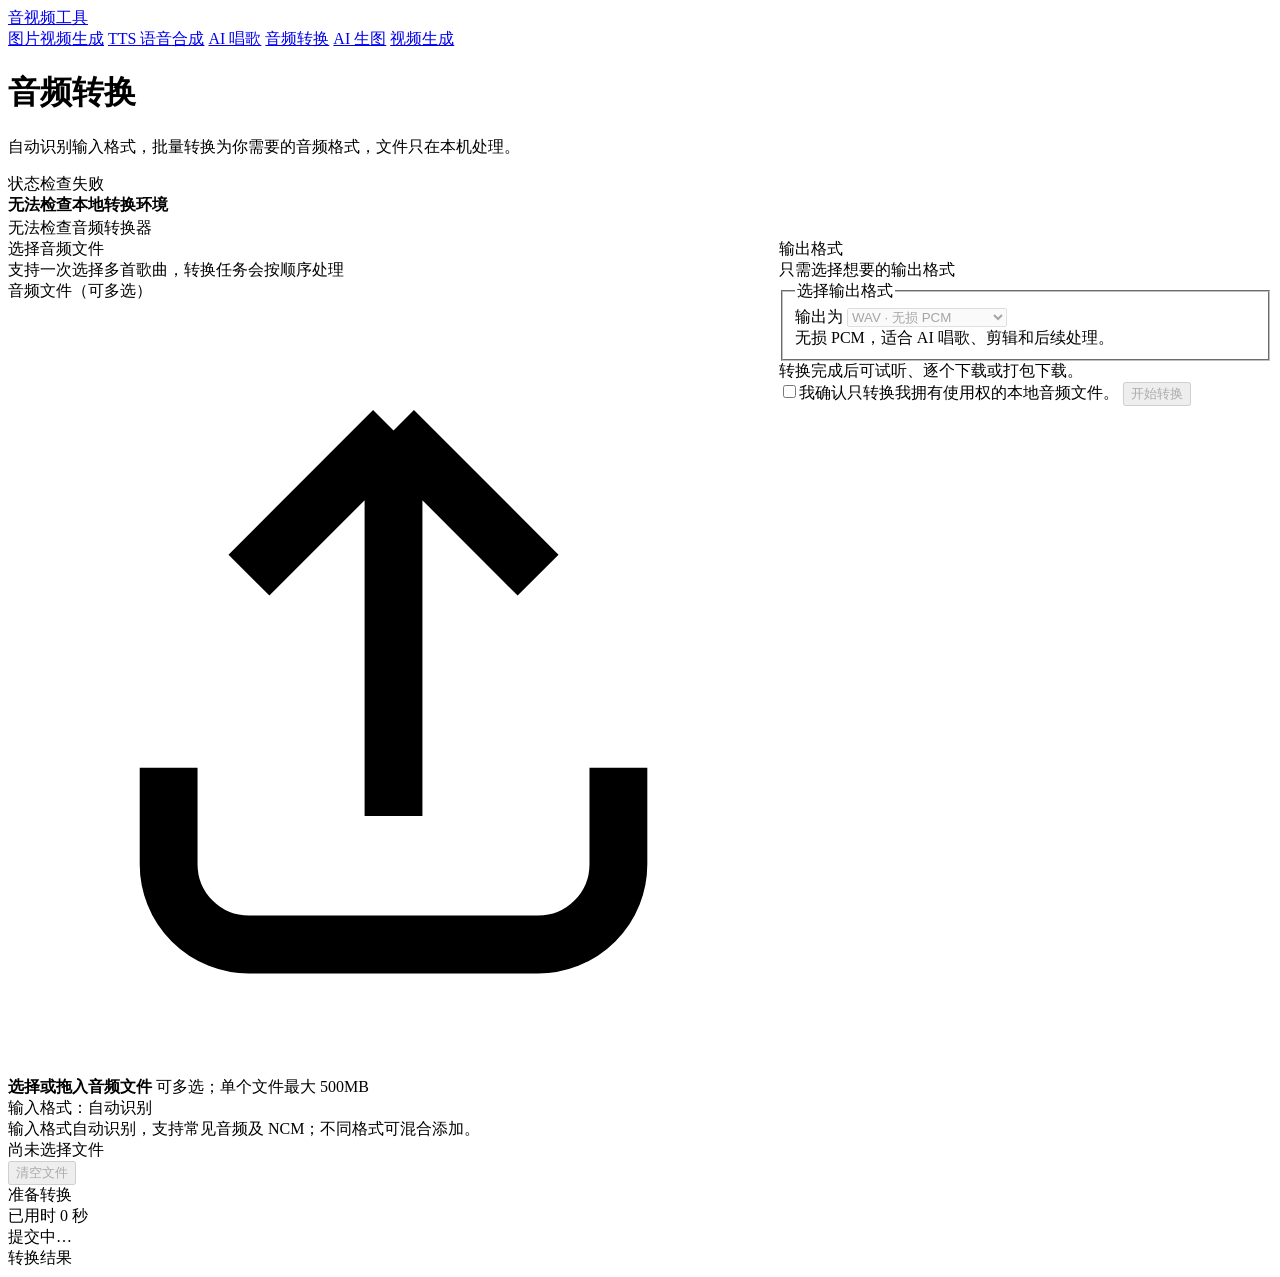
==== commit 5a1efc9c: "feat(videogen): 展示并接通 MiniMax H3 的全部可调参数 本次把视频页从「只有少数几个参数」扩到覆盖 H3 节点真实能力，并接进生成链路。  后端 src/videogen_c" ====
--- a/static/audio_converter.html
+++ b/static/audio_converter.html
@@ -87,6 +87,7 @@
                 <a class="nav-link" href="/singing">AI 唱歌</a>
 <a class="nav-link active" href="/audio-converter" aria-current="page">音频转换</a>
                 <a class="nav-link" href="/imagegen">AI 生图</a>
+                <a class="nav-link" href="/videogen">视频生成</a>
             </div>
         </nav>
 
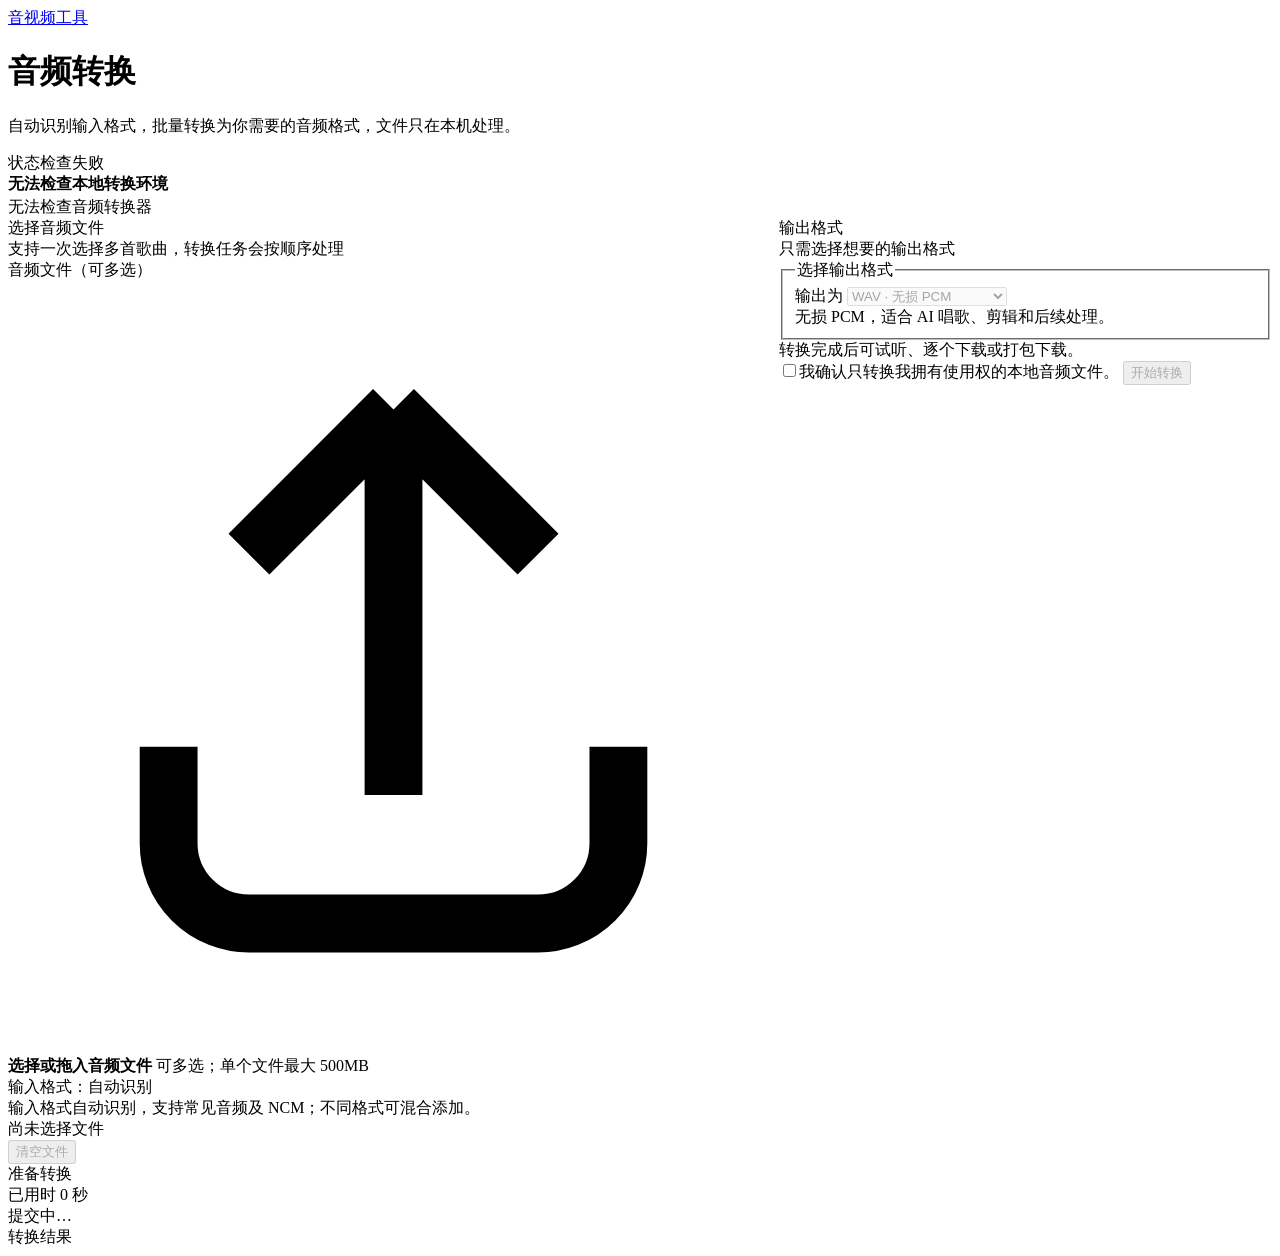
==== commit d412c41b: "refactor(web): 导航收敛为一级+下拉分组，生图一键联动视频首帧 - 导航单一来源：workspace.js NAV 配置统一渲染 7 个页面的导航   （此前每页复制一份标记），一级入口" ====
--- a/static/audio_converter.html
+++ b/static/audio_converter.html
@@ -81,14 +81,7 @@
     <main class="app" id="mainContent" tabindex="-1">
         <nav class="mainnav" aria-label="主导航">
             <a class="nav-brand" href="/">音视频工具</a>
-            <div class="nav-links">
-                <a class="nav-link" href="/">图片视频生成</a>
-                <a class="nav-link" href="/tts">TTS 语音合成</a>
-                <a class="nav-link" href="/singing">AI 唱歌</a>
-<a class="nav-link active" href="/audio-converter" aria-current="page">音频转换</a>
-                <a class="nav-link" href="/imagegen">AI 生图</a>
-                <a class="nav-link" href="/videogen">视频生成</a>
-            </div>
+            <div class="nav-links"><!-- 由 workspace.js 按 NAV 配置统一渲染 --></div>
         </nav>
 
         <header class="hero">
